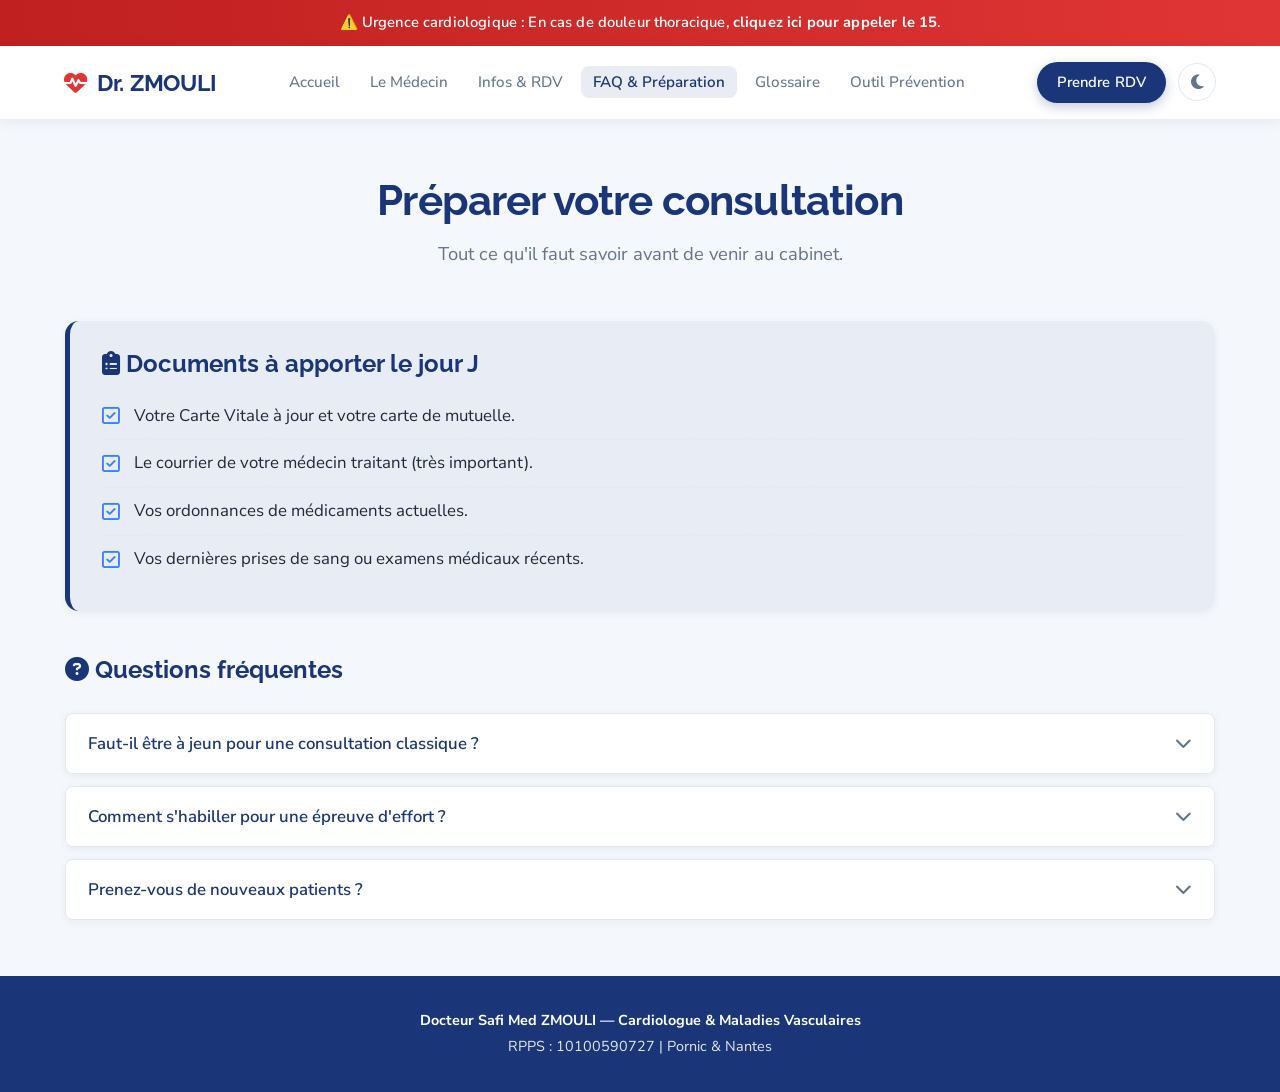
==== faq.html @ 4a056d4e "first commit" ====
<!DOCTYPE html>
<html lang="fr">
<head>
    <meta charset="UTF-8">
    <meta name="viewport" content="width=device-width, initial-scale=1.0">
    <title>FAQ & Préparation - Dr. Safi Med ZMOULI</title>
    <link rel="icon" type="image/png" href="Photo_DRZM.png">
    <link href="https://unpkg.com/aos@2.3.1/dist/aos.css" rel="stylesheet">
    <link rel="stylesheet" href="https://cdnjs.cloudflare.com/ajax/libs/font-awesome/6.5.1/css/all.min.css">
    <link rel="stylesheet" href="style.css">
    <style>
        #loader { position:fixed;inset:0;background:#1a3578;display:flex;justify-content:center;align-items:center;z-index:10000;transition:opacity .5s; }
        .loader-hidden { opacity:0;pointer-events:none; }
        .heart-container { font-size:4.5em;color:white;animation:loader-pulse .8s infinite; }
        @keyframes loader-pulse { 0%,100%{transform:scale(1)}15%{transform:scale(1.35)}30%{transform:scale(1)}45%{transform:scale(1.18)} }
    </style>
</head>
<body>
    <div id="loader"><div class="heart-container"><i class="fa-solid fa-heart-pulse"></i></div></div>

    <a href="tel:15" class="urgence-banner">
        <div class="texte-battant">⚠️ Urgence cardiologique : En cas de douleur thoracique, <strong>cliquez ici pour appeler le 15</strong>.</div>
    </a>

    <header>
        <a href="accueil.html" class="logo"><i class="fa-solid fa-heart-pulse"></i> Dr. ZMOULI</a>
        <nav>
            <ul>
                <li><a href="index.html">Accueil</a></li>
                <li><a href="profil.html">Le Médecin</a></li>
                <li><a href="rendezvous.html">Infos & RDV</a></li>
                <li><a href="faq.html" class="active">FAQ & Préparation</a></li>
                <li><a href="glossaire.html">Glossaire</a></li>
                <li><a href="imc.html">Outil Prévention</a></li>
            </ul>
        </nav>
        <div class="header-actions">
            <a href="https://www.maiia.com/cardiologue/44210-pornic/zmouli-safi-med" target="_blank" class="btn-rdv">Prendre RDV</a>
            <button id="btn-theme" class="btn-theme" title="Basculer le mode sombre"><i id="icon-theme" class="fa-solid fa-moon"></i></button>
        </div>
    </header>

    <div class="container-page">
        <h1 class="page-titre" data-aos="fade-down">Préparer votre consultation</h1>
        <p class="page-sous-titre" data-aos="fade-down" data-aos-delay="100">Tout ce qu'il faut savoir avant de venir au cabinet.</p>

        <div class="checklist-visite" data-aos="fade-right" data-aos-delay="200">
            <h2><i class="fa-solid fa-clipboard-list"></i> Documents à apporter le jour J</h2>
            <ul>
                <li><i class="fa-regular fa-square-check" style="color:#3b82f6;font-size:1.2em;"></i> Votre Carte Vitale à jour et votre carte de mutuelle.</li>
                <li><i class="fa-regular fa-square-check" style="color:#3b82f6;font-size:1.2em;"></i> Le courrier de votre médecin traitant (très important).</li>
                <li><i class="fa-regular fa-square-check" style="color:#3b82f6;font-size:1.2em;"></i> Vos ordonnances de médicaments actuelles.</li>
                <li><i class="fa-regular fa-square-check" style="color:#3b82f6;font-size:1.2em;"></i> Vos dernières prises de sang ou examens médicaux récents.</li>
            </ul>
        </div>

        <h2 data-aos="fade-up" data-aos-delay="300" style="color:var(--primary);margin-bottom:8px;">
            <i class="fa-solid fa-circle-question" style="color:var(--primary);"></i> Questions fréquentes
        </h2>

        <div class="accordion" data-aos="fade-up" data-aos-delay="400">
            <div class="accordion-item">
                <button class="accordion-bouton">Faut-il être à jeun pour une consultation classique ? <i class="fa-solid fa-chevron-down"></i></button>
                <div class="accordion-contenu">
                    <p>Non, il n'est pas nécessaire d'être à jeun pour un électrocardiogramme ou une échographie cardiaque. Vous pouvez manger et prendre vos médicaments habituels, sauf indication contraire de votre médecin.</p>
                </div>
            </div>
            <div class="accordion-item">
                <button class="accordion-bouton">Comment s'habiller pour une épreuve d'effort ? <i class="fa-solid fa-chevron-down"></i></button>
                <div class="accordion-contenu">
                    <p>Prévoyez une tenue confortable (vêtements de sport, pantalon souple) et surtout des chaussures de sport (baskets) adaptées pour pédaler sur un vélo ergonomique.</p>
                </div>
            </div>
            <div class="accordion-item">
                <button class="accordion-bouton">Prenez-vous de nouveaux patients ? <i class="fa-solid fa-chevron-down"></i></button>
                <div class="accordion-contenu">
                    <p>Oui, le Dr Zmouli accepte les nouveaux patients, de préférence orientés par leur médecin traitant dans le cadre du parcours de soins coordonnés.</p>
                </div>
            </div>
        </div>
    </div>

    <footer>
        <p><strong>Docteur Safi Med ZMOULI — Cardiologue & Maladies Vasculaires</strong></p>
        <p>RPPS : 10100590727 | Pornic & Nantes</p>
    </footer>

    <button id="btn-retour-haut" title="Retour en haut"><i class="fa-solid fa-arrow-up"></i></button>

    <script src="script.js"></script>
    <script src="https://unpkg.com/aos@2.3.1/dist/aos.js"></script>
    <script>AOS.init({ duration: 800, once: true });</script>
</body>
</html>
---- style.css ----
/* =========================================
   VARIABLES & RESET
   ========================================= */
@import url('https://fonts.googleapis.com/css2?family=Raleway:wght@600;700;800&family=Nunito+Sans:wght@300;400;500;600;700&display=swap');

:root {
    --primary: #1a3578;
    --primary-dark: #112460;
    --primary-light: #2a4ea0;
    --accent: #e03535;
    --accent-dark: #c02020;
    --success: #0ea472;
    --bg: #f4f7fb;
    --surface: #ffffff;
    --text: #1e293b;
    --text-muted: #64748b;
    --border: #e2e8f0;
    --shadow-sm: 0 2px 8px rgba(0,0,0,0.06);
    --shadow-md: 0 6px 24px rgba(0,0,0,0.09);
    --shadow-lg: 0 12px 40px rgba(0,0,0,0.12);
    --radius: 14px;
    --radius-sm: 8px;
    --transition: 0.25s cubic-bezier(0.4, 0, 0.2, 1);
}

*, *::before, *::after { box-sizing: border-box; margin: 0; padding: 0; }

html { scroll-behavior: smooth; }

body {
    font-family: 'Nunito Sans', sans-serif;
    background-color: var(--bg);
    color: var(--text);
    display: flex;
    flex-direction: column;
    min-height: 100vh;
    line-height: 1.6;
    transition: background-color var(--transition), color var(--transition);
}

h1, h2, h3 {
    font-family: 'Raleway', sans-serif;
    line-height: 1.25;
}

/* =========================================
   LOADER
   ========================================= */
#loader {
    position: fixed; inset: 0;
    background: var(--primary);
    display: flex; justify-content: center; align-items: center;
    z-index: 10000;
    transition: opacity 0.5s ease, visibility 0.5s;
}
.loader-hidden { opacity: 0; visibility: hidden; pointer-events: none; }
.heart-container { font-size: 4.5em; color: white; animation: loader-pulse 0.8s infinite; }
@keyframes loader-pulse {
    0%, 100% { transform: scale(1); }
    15% { transform: scale(1.35); }
    30% { transform: scale(1); }
    45% { transform: scale(1.18); }
}
body.dark-mode #loader { background-color: #0d1b3e; }

/* =========================================
   URGENCE BANNER
   ========================================= */
.urgence-banner {
    display: block;
    background: linear-gradient(90deg, var(--accent-dark), var(--accent));
    color: white;
    text-align: center;
    padding: 11px 20px;
    font-size: 0.92em;
    font-weight: 600;
    text-decoration: none;
    letter-spacing: 0.01em;
    transition: filter var(--transition);
}
.urgence-banner:hover { filter: brightness(1.1); }
.texte-battant { display: inline-block; animation: heartBeat 1.6s ease-in-out infinite; }
@keyframes heartBeat {
    0%, 100% { transform: scale(1); }
    14%  { transform: scale(1.04); }
    28%  { transform: scale(1); }
    42%  { transform: scale(1.04); }
    70%  { transform: scale(1); }
}

/* =========================================
   HEADER & NAV
   ========================================= */
header {
    background: var(--surface);
    padding: 16px 5%;
    box-shadow: 0 2px 12px rgba(26, 53, 120, 0.08);
    display: flex;
    justify-content: space-between;
    align-items: center;
    position: sticky;
    top: 0;
    z-index: 1000;
    transition: background-color var(--transition), box-shadow var(--transition);
}

.logo {
    font-family: 'Raleway',serif;
    font-size: 1.45em;
    font-weight: 700;
    color: var(--primary);
    text-decoration: none;
    display: flex;
    align-items: center;
    gap: 10px;
    letter-spacing: -0.01em;
}
.logo i { color: var(--accent); }

nav ul { list-style: none; display: flex; gap: 6px; }

nav a {
    text-decoration: none;
    color: var(--text-muted);
    font-weight: 500;
    font-size: 0.95em;
    padding: 6px 12px;
    border-radius: var(--radius-sm);
    transition: color var(--transition), background var(--transition);
}
nav a:hover {
    color: var(--primary);
    background: rgba(26, 53, 120, 0.06);
}
nav a.active {
    color: var(--primary);
    background: rgba(26, 53, 120, 0.09);
    font-weight: 600;
}

.header-actions { display: flex; align-items: center; gap: 12px; }

.btn-rdv {
    background: var(--primary);
    color: white;
    padding: 9px 20px;
    border-radius: 40px;
    text-decoration: none;
    font-weight: 600;
    font-size: 0.92em;
    letter-spacing: 0.01em;
    transition: background var(--transition), transform var(--transition), box-shadow var(--transition);
    box-shadow: 0 4px 12px rgba(26, 53, 120, 0.25);
}
.btn-rdv:hover {
    background: var(--primary-light);
    transform: translateY(-2px);
    box-shadow: 0 6px 18px rgba(26, 53, 120, 0.35);
}

.btn-theme {
    background: none;
    border: 1.5px solid var(--border);
    font-size: 1.05em;
    cursor: pointer;
    color: var(--text-muted);
    width: 38px; height: 38px;
    border-radius: 50%;
    display: flex; align-items: center; justify-content: center;
    transition: all var(--transition);
}
.btn-theme:hover { transform: rotate(20deg); color: var(--primary); border-color: var(--primary); }

/* =========================================
   FOOTER
   ========================================= */
footer {
    background: var(--primary);
    color: rgba(255,255,255,0.88);
    text-align: center;
    padding: 32px 20px;
    margin-top: auto;
    font-size: 0.9em;
    line-height: 1.8;
}
footer strong { color: white; }

/* =========================================
   BOUTON RETOUR EN HAUT
   ========================================= */
#btn-retour-haut {
    display: none;
    position: fixed;
    bottom: 30px; right: 30px;
    z-index: 99;
    border: none;
    background: var(--primary);
    color: white;
    cursor: pointer;
    width: 48px; height: 48px;
    border-radius: 50%;
    font-size: 1em;
    padding: 0;
    line-height: 1;
    align-items: center;
    justify-content: center;
    box-shadow: 0 4px 16px rgba(26, 53, 120, 0.35);
    transition: background var(--transition), transform var(--transition), box-shadow var(--transition);
}
#btn-retour-haut:hover {
    background: var(--accent);
    transform: translateY(-4px);
    box-shadow: 0 8px 24px rgba(224, 53, 53, 0.35);
}

/* =========================================
   PAGE GÉNÉRALE
   ========================================= */
.container-page {
    width: 90%;
    max-width: 1150px;
    margin: 56px auto;
    padding: 0;
    flex-grow: 1;
}

.page-titre {
    text-align: center;
    color: var(--primary);
    font-size: 2.6em;
    margin-bottom: 12px;
    letter-spacing: -0.02em;
}
.page-sous-titre {
    text-align: center;
    color: var(--text-muted);
    font-size: 1.15em;
    margin-bottom: 52px;
    font-weight: 400;
}

/* =========================================
   CARTES GÉNÉRIQUES
   ========================================= */
.carte {
    background: var(--surface);
    padding: 32px;
    border-radius: var(--radius);
    box-shadow: var(--shadow-md);
    border-top: 4px solid var(--primary);
    transition: box-shadow var(--transition), transform var(--transition);
}
.carte:hover { box-shadow: var(--shadow-lg); }
.carte h2 {
    margin-top: 0;
    color: var(--primary);
    display: flex;
    align-items: center;
    gap: 10px;
    border-bottom: 1px solid var(--border);
    padding-bottom: 16px;
    margin-bottom: 20px;
    font-size: 1.3em;
}

/* =========================================
   HERO (Accueil)
   ========================================= */
.hero {
    text-align: center;
    padding: 130px 24px 150px;
    background-image:
        linear-gradient(160deg, rgba(17, 36, 96, 0.88) 0%, rgba(26, 53, 120, 0.78) 100%),
        url('image_31f8ce.png');
    background-size: cover;
    background-position: center;
    background-attachment: fixed;
    color: white;
    flex-grow: 1;
    position: relative;
    overflow: hidden;
}
.hero::after {
    content: '';
    position: absolute;
    bottom: 0; left: 0; right: 0;
    height: 80px;
    background: linear-gradient(to top, var(--bg), transparent);
}
.hero h1 {
    color: white;
    font-size: 3.4em;
    margin-bottom: 22px;
    text-shadow: 0 2px 12px rgba(0,0,0,0.3);
    letter-spacing: -0.02em;
}
.hero p {
    color: rgba(255, 255, 255, 0.88);
    font-size: 1.25em;
    max-width: 780px;
    margin: 0 auto 44px;
    line-height: 1.7;
    font-weight: 300;
}

/* =========================================
   PAGE PROFIL
   ========================================= */
.container-profil {
    max-width: 1000px;
    margin: 56px auto;
    padding: 48px;
    background: var(--surface);
    border-radius: var(--radius);
    box-shadow: var(--shadow-lg);
    flex-grow: 1;
}
.profil-haut { display: flex; gap: 48px; align-items: flex-start; }
.profil-image { flex: 0 0 280px; text-align: center; }

.cadre-photo {
    width: 100%;
    height: 340px;
    border-radius: var(--radius);
    overflow: hidden;
    box-shadow: var(--shadow-md);
    border: 4px solid var(--bg);
    outline: 2px solid var(--primary);
}
.photo-medecin {
    width: 100%; height: 100%;
    object-fit: cover;
    object-position: center top;
    transform: scale(1.15);
    transform-origin: center top;
    transition: transform 0.4s ease;
}
.cadre-photo:hover .photo-medecin { transform: scale(1.2); }

.titre-doc { color: var(--primary); font-size: 1.4em; margin-top: 16px; margin-bottom: 4px; }
.rpps { color: var(--text-muted); font-size: 0.85em; margin-top: 4px; }

.profil-texte { flex: 1; }
.profil-texte h2 {
    color: var(--primary);
    border-bottom: 2px solid var(--bg);
    padding-bottom: 10px;
    margin-top: 0;
    margin-bottom: 16px;
    font-size: 1.4em;
}
.profil-texte p { color: var(--text-muted); line-height: 1.75; margin-bottom: 24px; }

.expertises {
    list-style: none;
    display: grid;
    grid-template-columns: 1fr 1fr;
    gap: 12px;
    margin-top: 8px;
}
.expertises li {
    position: relative;
    padding: 10px 12px 10px 36px;
    color: var(--text);
    font-weight: 500;
    font-size: 0.95em;
    background: var(--bg);
    border-radius: var(--radius-sm);
    transition: background var(--transition);
}
.expertises li:hover { background: rgba(26,53,120,0.06); }
.expertises li::before {
    content: "\f21e";
    font-family: "Font Awesome 6 Free";
    font-weight: 900;
    color: var(--accent);
    position: absolute;
    left: 12px;
    top: 11px;
}

/* =========================================
   PAGE RDV — GRILLE
   ========================================= */
.grille-contact {
    display: grid;
    grid-template-columns: 1fr 1fr;
    gap: 28px;
    margin-bottom: 56px;
}

.numero-tel {
    display: block;
    font-size: 1.75em;
    color: var(--accent);
    font-weight: 700;
    text-align: center;
    margin: 22px 0;
    padding: 14px;
    background: #fef2f2;
    border-radius: var(--radius-sm);
    letter-spacing: 0.04em;
}

.btn-maiia-gros {
    display: block;
    text-align: center;
    background: var(--primary);
    color: white;
    padding: 15px;
    font-size: 1.1em;
    border-radius: var(--radius-sm);
    text-decoration: none;
    font-weight: 700;
    margin-top: 20px;
    transition: background var(--transition), transform var(--transition);
    box-shadow: 0 4px 14px rgba(26,53,120,0.2);
}
.btn-maiia-gros:hover { background: var(--primary-light); transform: translateY(-2px); }

.table-horaires { width: 100%; border-collapse: collapse; margin-top: 14px; }
.table-horaires td { padding: 10px 4px; border-bottom: 1px dashed var(--border); font-size: 0.95em; }
.jour { font-weight: 600; color: var(--text); min-width: 90px; }

.jour-actuel { background: rgba(26,53,120,0.06); }
.jour-actuel td { border-bottom: 2px solid var(--primary) !important; }

.carte-map { grid-column: span 2; padding: 0; overflow: hidden; border-top: none; border-radius: var(--radius); }
iframe { width: 100%; height: 400px; border: 0; display: block; }

.card-vcard { border-top-color: var(--success) !important; text-align: center; }
.btn-vcard {
    background: var(--success);
    color: white;
    border: none;
    padding: 14px 20px;
    border-radius: var(--radius-sm);
    font-size: 1em;
    font-weight: 700;
    cursor: pointer;
    width: 100%;
    display: flex; justify-content: center; align-items: center;
    gap: 10px;
    margin-top: 20px;
    transition: background var(--transition), transform var(--transition), box-shadow var(--transition);
    box-shadow: 0 4px 12px rgba(14,164,114,0.2);
}
.btn-vcard:hover {
    background: #0b8a5e;
    transform: translateY(-2px);
    box-shadow: 0 6px 18px rgba(14,164,114,0.3);
}

/* =========================================
   PAGE IMC
   ========================================= */
.outil-medical {
    background: linear-gradient(145deg, #172554, var(--primary));
    padding: 44px;
    border-radius: var(--radius);
    box-shadow: var(--shadow-lg);
    text-align: center;
    max-width: 780px;
    margin: 0 auto;
    color: white;
}
.outil-medical h2 { color: white; font-size: 1.6em; }
.outil-medical label { color: #93c5fd; }

.inputs-container { display: flex; gap: 20px; justify-content: center; margin: 24px 0; }
.input-group { display: flex; flex-direction: column; text-align: left; width: 45%; }
.input-group label { font-weight: 600; margin-bottom: 8px; font-size: 0.95em; }
.outil-medical input {
    padding: 13px 16px;
    border: 1.5px solid rgba(255,255,255,0.2);
    border-radius: var(--radius-sm);
    font-size: 1em;
    background: rgba(255,255,255,0.1);
    color: white;
    transition: border-color var(--transition), background var(--transition);
    font-family: 'DM Sans', sans-serif;
}
.outil-medical input::placeholder { color: rgba(255,255,255,0.4); }
.outil-medical input:focus { border-color: rgba(255,255,255,0.6); background: rgba(255,255,255,0.18); outline: none; }

.btn-calcul {
    background: var(--accent);
    color: white;
    border: none;
    padding: 14px 32px;
    font-size: 1.1em;
    font-weight: 700;
    border-radius: 40px;
    cursor: pointer;
    transition: background var(--transition), transform var(--transition), box-shadow var(--transition);
    box-shadow: 0 4px 14px rgba(224,53,53,0.3);
    font-family: 'Nunito Sans', sans-serif;
    letter-spacing: 0.02em;
}
.btn-calcul:hover { background: var(--accent-dark); transform: translateY(-2px); box-shadow: 0 6px 20px rgba(224,53,53,0.4); }

#resultat-imc {
    margin-top: 24px;
    font-weight: 700;
    font-size: 1.2em;
    padding: 20px;
    border-radius: var(--radius-sm);
    display: none;
    line-height: 1.5;
}

/* Test fréquence cardiaque */
.timer-circle {
    width: 130px; height: 130px;
    border: 5px solid rgba(255,255,255,0.4);
    border-radius: 50%;
    margin: 0 auto 20px;
    display: flex; flex-direction: column;
    justify-content: center; align-items: center;
    transition: border-color 0.15s, transform 0.15s;
}
#timer-display { font-size: 2.8em; font-weight: 800; color: white; line-height: 1; }
.timer-circle small { color: rgba(255,255,255,0.6); font-size: 0.75em; letter-spacing: 0.1em; text-transform: uppercase; }
.counter-display { font-size: 1.3em; font-weight: 600; color: rgba(255,255,255,0.8); margin-bottom: 20px; }
#heartbeat-count { color: #fca5a5; font-weight: 800; }
#status-text { font-weight: 600; color: #93c5fd; margin-bottom: 16px; min-height: 24px; }
.timer-pulse-active { animation: pulse-red 0.12s ease; }
@keyframes pulse-red {
    0%, 100% { border-color: rgba(255,255,255,0.4); transform: scale(1); }
    50%       { border-color: #fca5a5; transform: scale(1.06); }
}

/* =========================================
   PAGE FAQ — ACCORDÉON
   ========================================= */
.checklist-visite {
    background: rgba(26,53,120,0.05);
    padding: 28px 32px;
    border-radius: var(--radius);
    margin-bottom: 44px;
    border-left: 5px solid var(--primary);
    box-shadow: var(--shadow-sm);
}
.checklist-visite h2 { color: var(--primary); margin-top: 0; margin-bottom: 14px; }
.checklist-visite ul { list-style: none; }
.checklist-visite li {
    padding: 10px 0;
    font-size: 1.05em;
    display: flex; align-items: center;
    gap: 14px;
    color: var(--text);
    border-bottom: 1px dashed var(--border);
}
.checklist-visite li:last-child { border-bottom: none; }

.accordion { margin-top: 28px; display: flex; flex-direction: column; gap: 12px; }
.accordion-item {
    border-radius: var(--radius-sm);
    overflow: hidden;
    box-shadow: var(--shadow-sm);
    border: 1px solid var(--border);
}
.accordion-bouton {
    width: 100%; text-align: left;
    padding: 18px 22px;
    font-size: 1.05em; font-weight: 600;
    color: var(--primary);
    background: var(--surface);
    border: none; cursor: pointer;
    display: flex; justify-content: space-between; align-items: center;
    transition: background var(--transition);
    font-family: 'Nunito Sans', sans-serif;
}
.accordion-bouton:hover { background: rgba(26,53,120,0.04); }
.accordion-contenu {
    max-height: 0; overflow: hidden;
    transition: max-height 0.4s ease, padding 0.4s ease;
    background: var(--surface);
    padding: 0 22px; color: var(--text-muted); line-height: 1.7;
}
.accordion-item.actif .accordion-contenu { max-height: 500px; padding: 18px 22px; border-top: 1px solid var(--border); }
.accordion-item.actif .accordion-bouton i { transform: rotate(180deg); color: var(--accent); }
.accordion-bouton i { transition: transform 0.3s; color: var(--text-muted); }

/* =========================================
   GLOSSAIRE
   ========================================= */
.search-box { position: relative; max-width: 580px; margin: 0 auto 44px; }
#search-glossaire {
    width: 100%;
    padding: 15px 20px 15px 52px;
    border-radius: 50px;
    border: 2px solid var(--border);
    outline: none;
    font-size: 1em;
    font-family: 'DM Sans', sans-serif;
    transition: border-color var(--transition), box-shadow var(--transition);
    background: var(--surface);
    color: var(--text);
}
#search-glossaire:focus { border-color: var(--primary); box-shadow: 0 0 0 3px rgba(26,53,120,0.1); }

.alphabet-index { display: flex; flex-wrap: wrap; justify-content: center; gap: 8px; margin: 0 0 40px; }
.alpha-btn {
    background: var(--surface);
    border: 1.5px solid var(--border);
    padding: 8px 14px;
    border-radius: var(--radius-sm);
    cursor: pointer;
    font-weight: 700;
    font-size: 0.9em;
    color: var(--primary);
    transition: all var(--transition);
    font-family: 'DM Sans', sans-serif;
}
.alpha-btn:hover, .alpha-btn.active { background: var(--primary); color: white; border-color: var(--primary); }

.grille-glossaire {
    display: grid;
    grid-template-columns: repeat(auto-fill, minmax(300px, 1fr));
    gap: 24px;
    align-items: stretch;
}
.term-card {
    background: var(--surface);
    padding: 24px;
    border-radius: var(--radius);
    border-top: 4px solid var(--primary);
    box-shadow: var(--shadow-sm);
    transition: transform var(--transition), box-shadow var(--transition);
    display: flex;
    flex-direction: column;
    height: 100%;
}
.term-card:hover { transform: translateY(-3px); box-shadow: var(--shadow-md); }
.term-card h3 { color: var(--primary); font-size: 1.1em; margin-bottom: 8px; font-family: 'Raleway', sans-serif; }
.term-card p { color: var(--text-muted); font-size: 0.95em; line-height: 1.6; margin: 0; flex: 1; }

/* =========================================
   MODE SOMBRE
   ========================================= */
body.dark-mode {
    background-color: #0a1628;
    color: #e2e8f0;
    --bg: #0a1628;
    --surface: #131f3a;
    --text: #e2e8f0;
    --text-muted: #94a3b8;
    --border: #1e3053;
    --primary: #3b69d0;
    --primary-light: #4f7de0;
}
body.dark-mode header { background: #131f3a; box-shadow: 0 2px 12px rgba(0,0,0,0.4); }
body.dark-mode footer { background: #0d1b38; }
body.dark-mode .logo { color: #5b87e8; }
body.dark-mode .logo i { color: #f87171; }
body.dark-mode nav a { color: #94a3b8; }
body.dark-mode nav a:hover { color: #93c5fd; background: rgba(59,105,208,0.12); }
body.dark-mode nav a.active { color: #93c5fd; background: rgba(59,105,208,0.15); }
body.dark-mode .btn-theme { color: #fbbf24; border-color: #334155; }
body.dark-mode .carte { background: #131f3a; border-top-color: #3b69d0; box-shadow: 0 6px 24px rgba(0,0,0,0.3); }
body.dark-mode .carte h2 { color: #93c5fd; border-color: #1e3053; }
body.dark-mode .container-profil { background: #131f3a; }
body.dark-mode .profil-texte h2 { color: #93c5fd; border-color: #1e3053; }
body.dark-mode .profil-texte p { color: #94a3b8; }
body.dark-mode .expertises li { background: rgba(59,105,208,0.1); color: #e2e8f0; }
body.dark-mode .expertises li::before { color: #f87171; }
body.dark-mode .page-titre { color: #93c5fd; }
body.dark-mode .page-sous-titre { color: #64748b; }
body.dark-mode .checklist-visite { background: rgba(59,105,208,0.1); border-color: #3b69d0; }
body.dark-mode .checklist-visite li { color: #e2e8f0; border-color: #1e3053; }
body.dark-mode .accordion-item { border-color: #1e3053; }
body.dark-mode .accordion-bouton { background: #131f3a; color: #93c5fd; }
body.dark-mode .accordion-bouton:hover { background: #1a2a4a; }
body.dark-mode .accordion-contenu { background: #131f3a; color: #94a3b8; border-color: #1e3053; }
body.dark-mode .term-card { background: #131f3a; border-color: #3b69d0; }
body.dark-mode .term-card h3 { color: #93c5fd; }
body.dark-mode .term-card p { color: #94a3b8; }
body.dark-mode #search-glossaire { background: #131f3a; color: #e2e8f0; border-color: #1e3053; }
body.dark-mode .alpha-btn { background: #131f3a; border-color: #1e3053; color: #93c5fd; }
body.dark-mode .alpha-btn:hover { background: #3b69d0; color: white; }
body.dark-mode .jour-actuel { background: rgba(59,105,208,0.15); }
body.dark-mode .jour-actuel td { border-color: #3b69d0 !important; }
body.dark-mode .table-horaires td { border-color: #1e3053; }
body.dark-mode .jour { color: #e2e8f0; }
body.dark-mode .hero::after { background: linear-gradient(to top, #0a1628, transparent); }
body.dark-mode #btn-retour-haut { background: #3b69d0; }

/* =========================================
   RESPONSIVE
   ========================================= */
@media (max-width: 900px) {
    header { padding: 14px 4%; gap: 12px; }
    nav ul { gap: 4px; }
    nav a { padding: 5px 8px; font-size: 0.88em; }
}

@media (max-width: 768px) {
    header {
        flex-wrap: wrap;
        justify-content: space-between;
        gap: 10px;
    }
    nav { order: 3; width: 100%; }
    nav ul { flex-wrap: wrap; justify-content: center; gap: 6px; }
    .header-actions { order: 2; }

    .hero { padding: 70px 20px 90px; background-attachment: scroll; }
    .hero h1 { font-size: 2.1em; }
    .hero p { font-size: 1.1em; }
    .hero::after { height: 50px; }

    .container-profil { padding: 28px 20px; margin: 28px 16px; }
    .profil-haut { flex-direction: column; align-items: center; gap: 28px; }
    .profil-image { flex: none; width: 100%; max-width: 280px; }
    .expertises { grid-template-columns: 1fr; }

    .grille-contact { grid-template-columns: 1fr; }
    .carte-map { grid-column: span 1; }

    .inputs-container { flex-direction: column; }
    .input-group { width: 100%; }

    .container-page { width: 94%; margin: 36px auto; }
    .page-titre { font-size: 2em; }
    .outil-medical { padding: 28px 20px; }

    #btn-retour-haut { bottom: 20px; right: 20px; width: 42px; height: 42px; }
}
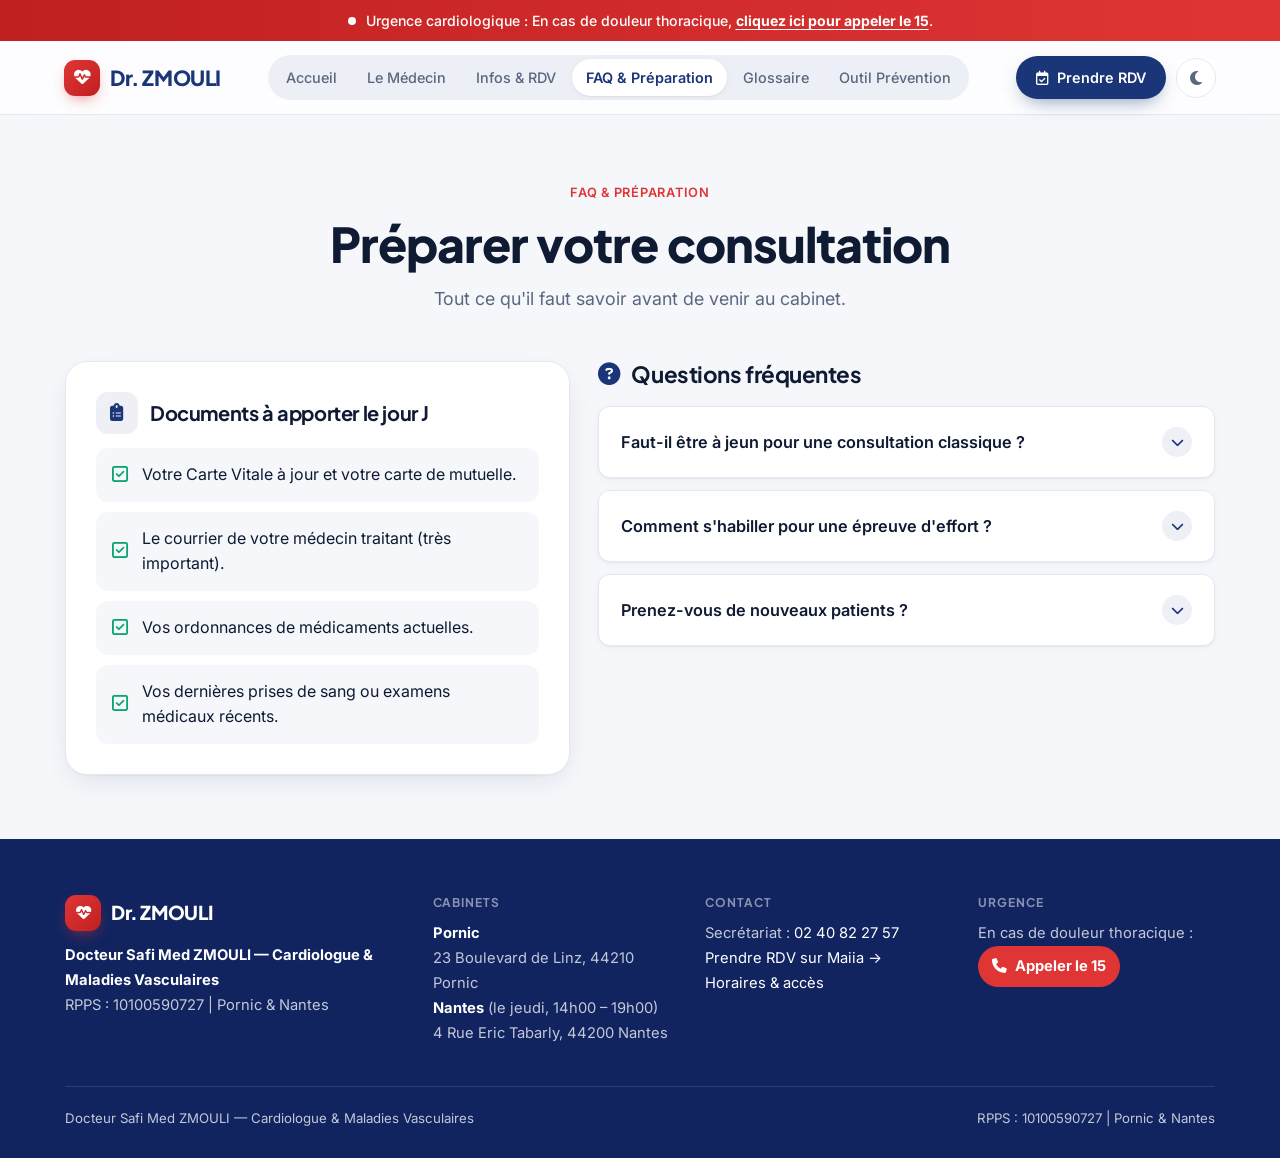
==== commit 6c18d9f2: "Add files via upload" ====
--- a/faq.html
+++ b/faq.html
@@ -4,91 +4,126 @@
     <meta charset="UTF-8">
     <meta name="viewport" content="width=device-width, initial-scale=1.0">
     <title>FAQ & Préparation - Dr. Safi Med ZMOULI</title>
+    <meta name="description" content="Cabinet de cardiologie du Dr. Safi Med Zmouli à Pornic et Nantes : prévention, diagnostic et traitement des maladies cardiovasculaires. Prise de rendez-vous en ligne via Maiia.">
+    <meta name="theme-color" content="#1a3578">
     <link rel="icon" type="image/png" href="Photo_DRZM.png">
     <link href="https://unpkg.com/aos@2.3.1/dist/aos.css" rel="stylesheet">
     <link rel="stylesheet" href="https://cdnjs.cloudflare.com/ajax/libs/font-awesome/6.5.1/css/all.min.css">
     <link rel="stylesheet" href="style.css">
-    <style>
-        #loader { position:fixed;inset:0;background:#1a3578;display:flex;justify-content:center;align-items:center;z-index:10000;transition:opacity .5s; }
-        .loader-hidden { opacity:0;pointer-events:none; }
-        .heart-container { font-size:4.5em;color:white;animation:loader-pulse .8s infinite; }
-        @keyframes loader-pulse { 0%,100%{transform:scale(1)}15%{transform:scale(1.35)}30%{transform:scale(1)}45%{transform:scale(1.18)} }
-    </style>
 </head>
 <body>
+    <!-- Thème appliqué avant l'affichage pour éviter un flash blanc -->
+    <script>try{var t=localStorage.getItem('theme');if(t==='dark'||(!t&&window.matchMedia('(prefers-color-scheme: dark)').matches))document.body.classList.add('dark-mode');}catch(e){}</script>
     <div id="loader"><div class="heart-container"><i class="fa-solid fa-heart-pulse"></i></div></div>
 
     <a href="tel:15" class="urgence-banner">
-        <div class="texte-battant">⚠️ Urgence cardiologique : En cas de douleur thoracique, <strong>cliquez ici pour appeler le 15</strong>.</div>
+        <div class="texte-battant"><span class="point-urgence" aria-hidden="true"></span><span>Urgence cardiologique : En cas de douleur thoracique, <strong>cliquez ici pour appeler le 15</strong>.</span></div>
     </a>
 
     <header>
-        <a href="accueil.html" class="logo"><i class="fa-solid fa-heart-pulse"></i> Dr. ZMOULI</a>
-        <nav>
+        <a href="index.html" class="logo"><i class="fa-solid fa-heart-pulse"></i> Dr. ZMOULI</a>
+        <nav id="menu-principal" aria-label="Navigation principale">
             <ul>
                 <li><a href="index.html">Accueil</a></li>
                 <li><a href="profil.html">Le Médecin</a></li>
                 <li><a href="rendezvous.html">Infos & RDV</a></li>
-                <li><a href="faq.html" class="active">FAQ & Préparation</a></li>
+                <li><a href="faq.html" class="active" aria-current="page">FAQ & Préparation</a></li>
                 <li><a href="glossaire.html">Glossaire</a></li>
                 <li><a href="imc.html">Outil Prévention</a></li>
             </ul>
         </nav>
         <div class="header-actions">
-            <a href="https://www.maiia.com/cardiologue/44210-pornic/zmouli-safi-med" target="_blank" class="btn-rdv">Prendre RDV</a>
-            <button id="btn-theme" class="btn-theme" title="Basculer le mode sombre"><i id="icon-theme" class="fa-solid fa-moon"></i></button>
+            <a href="https://www.maiia.com/cardiologue/44210-pornic/zmouli-safi-med" target="_blank" rel="noopener" class="btn-rdv"><i class="fa-regular fa-calendar-check"></i><span>Prendre RDV</span></a>
+            <button id="btn-theme" class="btn-theme" title="Basculer le mode sombre" aria-label="Basculer le mode sombre"><i id="icon-theme" class="fa-solid fa-moon"></i></button>
+            <button id="btn-menu" class="menu-toggle" aria-label="Ouvrir le menu" aria-expanded="false" aria-controls="menu-principal"><i class="fa-solid fa-bars"></i></button>
         </div>
     </header>
 
     <div class="container-page">
-        <h1 class="page-titre" data-aos="fade-down">Préparer votre consultation</h1>
-        <p class="page-sous-titre" data-aos="fade-down" data-aos-delay="100">Tout ce qu'il faut savoir avant de venir au cabinet.</p>
-
-        <div class="checklist-visite" data-aos="fade-right" data-aos-delay="200">
-            <h2><i class="fa-solid fa-clipboard-list"></i> Documents à apporter le jour J</h2>
-            <ul>
-                <li><i class="fa-regular fa-square-check" style="color:#3b82f6;font-size:1.2em;"></i> Votre Carte Vitale à jour et votre carte de mutuelle.</li>
-                <li><i class="fa-regular fa-square-check" style="color:#3b82f6;font-size:1.2em;"></i> Le courrier de votre médecin traitant (très important).</li>
-                <li><i class="fa-regular fa-square-check" style="color:#3b82f6;font-size:1.2em;"></i> Vos ordonnances de médicaments actuelles.</li>
-                <li><i class="fa-regular fa-square-check" style="color:#3b82f6;font-size:1.2em;"></i> Vos dernières prises de sang ou examens médicaux récents.</li>
-            </ul>
+        <div class="page-entete">
+            <span class="eyebrow" data-aos="fade-down">FAQ & Préparation</span>
+            <h1 class="page-titre" data-aos="fade-down">Préparer votre consultation</h1>
+            <p class="page-sous-titre" data-aos="fade-down" data-aos-delay="100">Tout ce qu'il faut savoir avant de venir au cabinet.</p>
         </div>
 
-        <h2 data-aos="fade-up" data-aos-delay="300" style="color:var(--primary);margin-bottom:8px;">
-            <i class="fa-solid fa-circle-question" style="color:var(--primary);"></i> Questions fréquentes
-        </h2>
+        <div class="faq-grille">
+            <div class="checklist-visite" data-aos="fade-right" data-aos-delay="200">
+                <h2><i class="fa-solid fa-clipboard-list"></i> Documents à apporter le jour J</h2>
+                <ul>
+                    <li><i class="fa-regular fa-square-check"></i> Votre Carte Vitale à jour et votre carte de mutuelle.</li>
+                    <li><i class="fa-regular fa-square-check"></i> Le courrier de votre médecin traitant (très important).</li>
+                    <li><i class="fa-regular fa-square-check"></i> Vos ordonnances de médicaments actuelles.</li>
+                    <li><i class="fa-regular fa-square-check"></i> Vos dernières prises de sang ou examens médicaux récents.</li>
+                </ul>
+            </div>
 
-        <div class="accordion" data-aos="fade-up" data-aos-delay="400">
-            <div class="accordion-item">
-                <button class="accordion-bouton">Faut-il être à jeun pour une consultation classique ? <i class="fa-solid fa-chevron-down"></i></button>
-                <div class="accordion-contenu">
-                    <p>Non, il n'est pas nécessaire d'être à jeun pour un électrocardiogramme ou une échographie cardiaque. Vous pouvez manger et prendre vos médicaments habituels, sauf indication contraire de votre médecin.</p>
+            <div>
+                <h2 class="titre-faq" data-aos="fade-up" data-aos-delay="300">
+                    <i class="fa-solid fa-circle-question"></i> Questions fréquentes
+                </h2>
+
+                <div class="accordion" data-aos="fade-up" data-aos-delay="400">
+                <div class="accordion-item">
+                    <button class="accordion-bouton" aria-expanded="false">Faut-il être à jeun pour une consultation classique ? <i class="fa-solid fa-chevron-down"></i></button>
+                    <div class="accordion-contenu">
+                        <p>Non, il n'est pas nécessaire d'être à jeun pour un électrocardiogramme ou une échographie cardiaque. Vous pouvez manger et prendre vos médicaments habituels, sauf indication contraire de votre médecin.</p>
+                    </div>
                 </div>
-            </div>
-            <div class="accordion-item">
-                <button class="accordion-bouton">Comment s'habiller pour une épreuve d'effort ? <i class="fa-solid fa-chevron-down"></i></button>
-                <div class="accordion-contenu">
-                    <p>Prévoyez une tenue confortable (vêtements de sport, pantalon souple) et surtout des chaussures de sport (baskets) adaptées pour pédaler sur un vélo ergonomique.</p>
+                <div class="accordion-item">
+                    <button class="accordion-bouton" aria-expanded="false">Comment s'habiller pour une épreuve d'effort ? <i class="fa-solid fa-chevron-down"></i></button>
+                    <div class="accordion-contenu">
+                        <p>Prévoyez une tenue confortable (vêtements de sport, pantalon souple) et surtout des chaussures de sport (baskets) adaptées pour pédaler sur un vélo ergonomique.</p>
+                    </div>
                 </div>
-            </div>
-            <div class="accordion-item">
-                <button class="accordion-bouton">Prenez-vous de nouveaux patients ? <i class="fa-solid fa-chevron-down"></i></button>
-                <div class="accordion-contenu">
-                    <p>Oui, le Dr Zmouli accepte les nouveaux patients, de préférence orientés par leur médecin traitant dans le cadre du parcours de soins coordonnés.</p>
+                <div class="accordion-item">
+                    <button class="accordion-bouton" aria-expanded="false">Prenez-vous de nouveaux patients ? <i class="fa-solid fa-chevron-down"></i></button>
+                    <div class="accordion-contenu">
+                        <p>Oui, le Dr Zmouli accepte les nouveaux patients, de préférence orientés par leur médecin traitant dans le cadre du parcours de soins coordonnés.</p>
+                    </div>
+                </div>
                 </div>
             </div>
         </div>
     </div>
 
     <footer>
-        <p><strong>Docteur Safi Med ZMOULI — Cardiologue & Maladies Vasculaires</strong></p>
-        <p>RPPS : 10100590727 | Pornic & Nantes</p>
+        <div class="footer-grille">
+            <div>
+                <a href="index.html" class="logo"><i class="fa-solid fa-heart-pulse"></i> Dr. ZMOULI</a>
+                <p><strong>Docteur Safi Med ZMOULI — Cardiologue & Maladies Vasculaires</strong></p>
+                <p>RPPS : 10100590727 | Pornic & Nantes</p>
+            </div>
+            <div>
+                <h3>Cabinets</h3>
+                <p><strong>Pornic</strong><br>23 Boulevard de Linz, 44210 Pornic</p>
+                <p><strong>Nantes</strong> (le jeudi, 14h00 – 19h00)<br>4 Rue Eric Tabarly, 44200 Nantes</p>
+            </div>
+            <div>
+                <h3>Contact</h3>
+                <p>Secrétariat : <a href="tel:0240822757">02 40 82 27 57</a></p>
+                <p><a href="https://www.maiia.com/cardiologue/44210-pornic/zmouli-safi-med" target="_blank" rel="noopener">Prendre RDV sur Maiia →</a></p>
+                <p><a href="rendezvous.html">Horaires & accès</a></p>
+            </div>
+            <div>
+                <h3>Urgence</h3>
+                <p>En cas de douleur thoracique :</p>
+                <p><a href="tel:15" class="footer-urgence"><i class="fa-solid fa-phone"></i> Appeler le 15</a></p>
+            </div>
+        </div>
+        <div class="footer-bas">
+            <span>Docteur Safi Med ZMOULI — Cardiologue & Maladies Vasculaires</span>
+            <span>RPPS : 10100590727 | Pornic & Nantes</span>
+        </div>
     </footer>
 
-    <button id="btn-retour-haut" title="Retour en haut"><i class="fa-solid fa-arrow-up"></i></button>
+    <button id="btn-retour-haut" title="Retour en haut" aria-label="Retour en haut"><i class="fa-solid fa-arrow-up"></i></button>
 
     <script src="script.js"></script>
     <script src="https://unpkg.com/aos@2.3.1/dist/aos.js"></script>
-    <script>AOS.init({ duration: 800, once: true });</script>
+    <script>
+        // Si la librairie d'animation ne charge pas, on affiche tout le contenu directement
+        if (window.AOS) { AOS.init({ duration: 700, once: true, offset: 40 }); }
+        else { document.querySelectorAll('[data-aos]').forEach(e => e.removeAttribute('data-aos')); }
+    </script>
 </body>
 </html>
--- a/style.css
+++ b/style.css
@@ -1,46 +1,73 @@
 /* =========================================
    VARIABLES & RESET
    ========================================= */
-@import url('https://fonts.googleapis.com/css2?family=Raleway:wght@600;700;800&family=Nunito+Sans:wght@300;400;500;600;700&display=swap');
+@import url('https://fonts.googleapis.com/css2?family=Plus+Jakarta+Sans:wght@500;600;700;800&family=Inter:wght@400;500;600;700&display=swap');
 
 :root {
     --primary: #1a3578;
     --primary-dark: #112460;
     --primary-light: #2a4ea0;
+    --primary-soft: rgba(26, 53, 120, 0.07);
     --accent: #e03535;
     --accent-dark: #c02020;
+    --accent-soft: #fef2f2;
     --success: #0ea472;
-    --bg: #f4f7fb;
+    --success-soft: rgba(14, 164, 114, 0.1);
+    --bg: #f5f7fb;
+    --bg-alt: #eef2f9;
     --surface: #ffffff;
-    --text: #1e293b;
-    --text-muted: #64748b;
-    --border: #e2e8f0;
-    --shadow-sm: 0 2px 8px rgba(0,0,0,0.06);
-    --shadow-md: 0 6px 24px rgba(0,0,0,0.09);
-    --shadow-lg: 0 12px 40px rgba(0,0,0,0.12);
-    --radius: 14px;
-    --radius-sm: 8px;
+    --surface-glass: rgba(255, 255, 255, 0.78);
+    --text: #0f1a33;
+    --text-muted: #5b6780;
+    --border: #e3e8f1;
+    --shadow-sm: 0 1px 2px rgba(15, 26, 51, 0.05), 0 2px 8px rgba(15, 26, 51, 0.04);
+    --shadow-md: 0 1px 2px rgba(15, 26, 51, 0.04), 0 10px 30px -8px rgba(15, 26, 51, 0.12);
+    --shadow-lg: 0 24px 60px -20px rgba(15, 26, 51, 0.28);
+    --radius: 22px;
+    --radius-sm: 12px;
     --transition: 0.25s cubic-bezier(0.4, 0, 0.2, 1);
+    --font-titre: 'Plus Jakarta Sans', system-ui, sans-serif;
+    --font-texte: 'Inter', system-ui, sans-serif;
 }
 
 *, *::before, *::after { box-sizing: border-box; margin: 0; padding: 0; }
 
-html { scroll-behavior: smooth; }
+html { scroll-behavior: smooth; -webkit-text-size-adjust: 100%; }
 
 body {
-    font-family: 'Nunito Sans', sans-serif;
+    font-family: var(--font-texte);
     background-color: var(--bg);
     color: var(--text);
     display: flex;
     flex-direction: column;
     min-height: 100vh;
     line-height: 1.6;
+    -webkit-font-smoothing: antialiased;
     transition: background-color var(--transition), color var(--transition);
 }
 
 h1, h2, h3 {
-    font-family: 'Raleway', sans-serif;
-    line-height: 1.25;
+    font-family: var(--font-titre);
+    line-height: 1.2;
+    letter-spacing: -0.02em;
+}
+
+img { max-width: 100%; display: block; }
+
+a:focus-visible, button:focus-visible, input:focus-visible {
+    outline: 3px solid rgba(59, 105, 208, 0.55);
+    outline-offset: 3px;
+}
+
+.eyebrow {
+    display: inline-flex;
+    align-items: center;
+    gap: 8px;
+    font-size: 0.8em;
+    font-weight: 600;
+    letter-spacing: 0.06em;
+    text-transform: uppercase;
+    color: var(--accent);
 }
 
 /* =========================================
@@ -51,17 +78,16 @@
     background: var(--primary);
     display: flex; justify-content: center; align-items: center;
     z-index: 10000;
-    transition: opacity 0.5s ease, visibility 0.5s;
+    transition: opacity 0.4s ease, visibility 0.4s;
 }
 .loader-hidden { opacity: 0; visibility: hidden; pointer-events: none; }
-.heart-container { font-size: 4.5em; color: white; animation: loader-pulse 0.8s infinite; }
+.heart-container { font-size: 4em; color: white; animation: loader-pulse 0.8s infinite; }
 @keyframes loader-pulse {
     0%, 100% { transform: scale(1); }
-    15% { transform: scale(1.35); }
+    15% { transform: scale(1.3); }
     30% { transform: scale(1); }
-    45% { transform: scale(1.18); }
-}
-body.dark-mode #loader { background-color: #0d1b3e; }
+    45% { transform: scale(1.15); }
+}
 
 /* =========================================
    URGENCE BANNER
@@ -71,20 +97,24 @@
     background: linear-gradient(90deg, var(--accent-dark), var(--accent));
     color: white;
     text-align: center;
-    padding: 11px 20px;
-    font-size: 0.92em;
-    font-weight: 600;
+    padding: 9px 20px;
+    font-size: 0.88em;
+    font-weight: 500;
     text-decoration: none;
-    letter-spacing: 0.01em;
     transition: filter var(--transition);
 }
-.urgence-banner:hover { filter: brightness(1.1); }
-.texte-battant { display: inline-block; animation: heartBeat 1.6s ease-in-out infinite; }
+.urgence-banner:hover { filter: brightness(1.08); }
+.urgence-banner strong { font-weight: 700; text-decoration: underline; text-underline-offset: 3px; }
+.texte-battant { display: inline-flex; align-items: center; gap: 10px; }
+.texte-battant .point-urgence {
+    width: 8px; height: 8px; border-radius: 50%; background: white; flex: none;
+    animation: heartBeat 1.6s ease-in-out infinite;
+}
 @keyframes heartBeat {
-    0%, 100% { transform: scale(1); }
-    14%  { transform: scale(1.04); }
-    28%  { transform: scale(1); }
-    42%  { transform: scale(1.04); }
+    0%, 100% { transform: scale(1); opacity: 1; }
+    14%  { transform: scale(1.6); opacity: .7; }
+    28%  { transform: scale(1); opacity: 1; }
+    42%  { transform: scale(1.6); opacity: .7; }
     70%  { transform: scale(1); }
 }
 
@@ -92,106 +122,165 @@
    HEADER & NAV
    ========================================= */
 header {
-    background: var(--surface);
-    padding: 16px 5%;
-    box-shadow: 0 2px 12px rgba(26, 53, 120, 0.08);
+    background: var(--surface-glass);
+    -webkit-backdrop-filter: saturate(180%) blur(16px);
+    backdrop-filter: saturate(180%) blur(16px);
+    border-bottom: 1px solid var(--border);
+    padding: 14px max(5%, 20px);
     display: flex;
     justify-content: space-between;
     align-items: center;
+    gap: 20px;
     position: sticky;
     top: 0;
     z-index: 1000;
     transition: background-color var(--transition), box-shadow var(--transition);
 }
+header.scrolled { box-shadow: 0 8px 30px -12px rgba(15, 26, 51, 0.18); }
 
 .logo {
-    font-family: 'Raleway',serif;
-    font-size: 1.45em;
-    font-weight: 700;
+    font-family: var(--font-titre);
+    font-size: 1.3em;
+    font-weight: 800;
     color: var(--primary);
     text-decoration: none;
     display: flex;
     align-items: center;
     gap: 10px;
-    letter-spacing: -0.01em;
-}
-.logo i { color: var(--accent); }
-
-nav ul { list-style: none; display: flex; gap: 6px; }
+    letter-spacing: -0.02em;
+    white-space: nowrap;
+}
+.logo i {
+    color: white;
+    background: linear-gradient(135deg, var(--accent), var(--accent-dark));
+    width: 36px; height: 36px; border-radius: 11px;
+    display: grid; place-items: center;
+    font-size: 0.8em;
+    box-shadow: 0 6px 16px -6px rgba(224, 53, 53, 0.7);
+}
+
+nav ul {
+    list-style: none; display: flex; gap: 2px;
+    background: var(--primary-soft);
+    padding: 4px;
+    border-radius: 999px;
+}
 
 nav a {
+    display: block;
     text-decoration: none;
     color: var(--text-muted);
     font-weight: 500;
-    font-size: 0.95em;
-    padding: 6px 12px;
-    border-radius: var(--radius-sm);
-    transition: color var(--transition), background var(--transition);
-}
-nav a:hover {
-    color: var(--primary);
-    background: rgba(26, 53, 120, 0.06);
-}
+    font-size: 0.9em;
+    padding: 7px 14px;
+    border-radius: 999px;
+    white-space: nowrap;
+    transition: color var(--transition), background var(--transition), box-shadow var(--transition);
+}
+nav a:hover { color: var(--primary); }
 nav a.active {
     color: var(--primary);
-    background: rgba(26, 53, 120, 0.09);
+    background: var(--surface);
     font-weight: 600;
-}
-
-.header-actions { display: flex; align-items: center; gap: 12px; }
+    box-shadow: var(--shadow-sm);
+}
+
+.header-actions { display: flex; align-items: center; gap: 10px; }
 
 .btn-rdv {
+    display: inline-flex;
+    align-items: center;
+    gap: 8px;
     background: var(--primary);
     color: white;
-    padding: 9px 20px;
-    border-radius: 40px;
+    padding: 10px 20px;
+    border-radius: 999px;
     text-decoration: none;
     font-weight: 600;
-    font-size: 0.92em;
-    letter-spacing: 0.01em;
+    font-size: 0.9em;
+    white-space: nowrap;
     transition: background var(--transition), transform var(--transition), box-shadow var(--transition);
-    box-shadow: 0 4px 12px rgba(26, 53, 120, 0.25);
+    box-shadow: 0 8px 20px -8px rgba(26, 53, 120, 0.6);
 }
 .btn-rdv:hover {
     background: var(--primary-light);
     transform: translateY(-2px);
-    box-shadow: 0 6px 18px rgba(26, 53, 120, 0.35);
-}
-
-.btn-theme {
-    background: none;
-    border: 1.5px solid var(--border);
-    font-size: 1.05em;
+    box-shadow: 0 12px 26px -8px rgba(26, 53, 120, 0.6);
+}
+
+.btn-secondaire {
+    display: inline-flex;
+    align-items: center;
+    gap: 8px;
+    padding: 10px 20px;
+    border-radius: 999px;
+    text-decoration: none;
+    font-weight: 600;
+    font-size: 0.9em;
+    color: var(--primary);
+    background: var(--surface);
+    border: 1px solid var(--border);
+    transition: border-color var(--transition), transform var(--transition);
+}
+.btn-secondaire:hover { border-color: var(--primary); transform: translateY(-2px); }
+
+.btn-theme, .menu-toggle {
+    background: var(--surface);
+    border: 1px solid var(--border);
+    font-size: 1em;
     cursor: pointer;
     color: var(--text-muted);
-    width: 38px; height: 38px;
+    width: 40px; height: 40px;
     border-radius: 50%;
     display: flex; align-items: center; justify-content: center;
+    flex: none;
     transition: all var(--transition);
 }
 .btn-theme:hover { transform: rotate(20deg); color: var(--primary); border-color: var(--primary); }
+.menu-toggle { display: none; }
 
 /* =========================================
    FOOTER
    ========================================= */
 footer {
-    background: var(--primary);
-    color: rgba(255,255,255,0.88);
-    text-align: center;
-    padding: 32px 20px;
+    background: var(--primary-dark);
+    color: rgba(255, 255, 255, 0.75);
+    padding: 56px max(5%, 20px) 28px;
     margin-top: auto;
+    font-size: 0.92em;
+    line-height: 1.7;
+}
+footer strong { color: white; }
+.footer-grille {
+    max-width: 1150px; margin: 0 auto;
+    display: grid;
+    grid-template-columns: 1.4fr 1fr 1fr 1fr;
+    gap: 36px;
+}
+.footer-grille h3 {
+    font-size: 0.82em; font-weight: 700; letter-spacing: 0.08em; text-transform: uppercase;
+    color: rgba(255, 255, 255, 0.5); margin-bottom: 12px;
+}
+.footer-grille a { color: white; text-decoration: none; }
+.footer-grille a:hover { text-decoration: underline; }
+.footer-grille .logo { color: white; margin-bottom: 12px; }
+.footer-bas {
+    max-width: 1150px; margin: 40px auto 0; padding-top: 20px;
+    border-top: 1px solid rgba(255, 255, 255, 0.12);
+    display: flex; justify-content: space-between; flex-wrap: wrap; gap: 8px;
     font-size: 0.9em;
-    line-height: 1.8;
-}
-footer strong { color: white; }
+}
+.footer-urgence {
+    display: inline-flex; align-items: center; gap: 8px;
+    background: var(--accent); color: white !important; padding: 8px 14px; border-radius: 999px; font-weight: 700;
+}
 
 /* =========================================
    BOUTON RETOUR EN HAUT
    ========================================= */
 #btn-retour-haut {
-    display: none;
     position: fixed;
-    bottom: 30px; right: 30px;
+    bottom: 28px; right: 28px;
     z-index: 99;
     border: none;
     background: var(--primary);
@@ -200,18 +289,13 @@
     width: 48px; height: 48px;
     border-radius: 50%;
     font-size: 1em;
-    padding: 0;
-    line-height: 1;
-    align-items: center;
-    justify-content: center;
-    box-shadow: 0 4px 16px rgba(26, 53, 120, 0.35);
-    transition: background var(--transition), transform var(--transition), box-shadow var(--transition);
-}
-#btn-retour-haut:hover {
-    background: var(--accent);
-    transform: translateY(-4px);
-    box-shadow: 0 8px 24px rgba(224, 53, 53, 0.35);
-}
+    display: flex; align-items: center; justify-content: center;
+    box-shadow: 0 10px 24px -8px rgba(26, 53, 120, 0.6);
+    opacity: 0; visibility: hidden; transform: translateY(12px);
+    transition: opacity var(--transition), visibility var(--transition), transform var(--transition), background var(--transition);
+}
+#btn-retour-haut.visible { opacity: 1; visibility: visible; transform: none; }
+#btn-retour-haut:hover { background: var(--accent); transform: translateY(-4px); }
 
 /* =========================================
    PAGE GÉNÉRALE
@@ -219,24 +303,24 @@
 .container-page {
     width: 90%;
     max-width: 1150px;
-    margin: 56px auto;
-    padding: 0;
+    margin: 64px auto;
     flex-grow: 1;
 }
 
+.page-entete { text-align: center; margin-bottom: 48px; }
 .page-titre {
     text-align: center;
-    color: var(--primary);
-    font-size: 2.6em;
-    margin-bottom: 12px;
-    letter-spacing: -0.02em;
+    color: var(--text);
+    font-size: clamp(2em, 4.5vw, 3em);
+    font-weight: 800;
+    margin: 10px 0 12px;
 }
 .page-sous-titre {
     text-align: center;
     color: var(--text-muted);
-    font-size: 1.15em;
-    margin-bottom: 52px;
-    font-weight: 400;
+    font-size: 1.12em;
+    margin: 0 auto;
+    max-width: 640px;
 }
 
 /* =========================================
@@ -244,112 +328,212 @@
    ========================================= */
 .carte {
     background: var(--surface);
-    padding: 32px;
+    padding: 30px;
     border-radius: var(--radius);
     box-shadow: var(--shadow-md);
-    border-top: 4px solid var(--primary);
+    border: 1px solid var(--border);
     transition: box-shadow var(--transition), transform var(--transition);
 }
 .carte:hover { box-shadow: var(--shadow-lg); }
 .carte h2 {
     margin-top: 0;
-    color: var(--primary);
+    color: var(--text);
     display: flex;
     align-items: center;
-    gap: 10px;
-    border-bottom: 1px solid var(--border);
-    padding-bottom: 16px;
-    margin-bottom: 20px;
-    font-size: 1.3em;
-}
+    gap: 12px;
+    margin-bottom: 18px;
+    font-size: 1.25em;
+}
+.carte h2 i, .icone {
+    width: 42px; height: 42px; border-radius: 12px; flex: none;
+    display: grid; place-items: center;
+    background: var(--primary-soft); color: var(--primary);
+    font-size: 0.9em;
+}
+.carte p { color: var(--text-muted); }
 
 /* =========================================
    HERO (Accueil)
    ========================================= */
 .hero {
-    text-align: center;
-    padding: 130px 24px 150px;
-    background-image:
-        linear-gradient(160deg, rgba(17, 36, 96, 0.88) 0%, rgba(26, 53, 120, 0.78) 100%),
-        url('image_31f8ce.png');
-    background-size: cover;
-    background-position: center;
-    background-attachment: fixed;
-    color: white;
-    flex-grow: 1;
     position: relative;
     overflow: hidden;
-}
-.hero::after {
-    content: '';
-    position: absolute;
-    bottom: 0; left: 0; right: 0;
-    height: 80px;
-    background: linear-gradient(to top, var(--bg), transparent);
+    padding: 72px max(5%, 20px) 88px;
+    background:
+        radial-gradient(900px 500px at 85% -10%, rgba(59, 105, 208, 0.18), transparent 60%),
+        radial-gradient(700px 400px at -10% 110%, rgba(224, 53, 53, 0.10), transparent 60%),
+        var(--bg);
+}
+.hero-grid {
+    max-width: 1150px; margin: 0 auto;
+    display: grid; grid-template-columns: 1.1fr 0.9fr; gap: 56px; align-items: center;
 }
 .hero h1 {
-    color: white;
-    font-size: 3.4em;
-    margin-bottom: 22px;
-    text-shadow: 0 2px 12px rgba(0,0,0,0.3);
-    letter-spacing: -0.02em;
+    color: var(--text);
+    font-size: clamp(2.3em, 5vw, 3.7em);
+    font-weight: 800;
+    margin: 16px 0 22px;
+    letter-spacing: -0.035em;
+}
+.hero h1 span {
+    background: linear-gradient(90deg, var(--primary), #3b69d0 60%, var(--accent));
+    -webkit-background-clip: text; background-clip: text; color: transparent;
 }
 .hero p {
-    color: rgba(255, 255, 255, 0.88);
-    font-size: 1.25em;
-    max-width: 780px;
-    margin: 0 auto 44px;
+    color: var(--text-muted);
+    font-size: 1.15em;
+    max-width: 560px;
+    margin: 0 0 32px;
     line-height: 1.7;
-    font-weight: 300;
-}
+}
+.hero-actions { display: flex; flex-wrap: wrap; gap: 12px; }
+.hero-actions .btn-rdv, .hero-actions .btn-secondaire { font-size: 1em; padding: 14px 26px; }
+.hero-points {
+    list-style: none; display: flex; flex-wrap: wrap; gap: 10px 22px; margin-top: 30px;
+    font-size: 0.92em; color: var(--text-muted);
+}
+.hero-points li { display: flex; align-items: center; gap: 8px; }
+.hero-points i { color: var(--success); }
+
+.hero-visuel { position: relative; }
+.hero-visuel > img {
+    width: 100%; aspect-ratio: 4 / 4.4; object-fit: cover;
+    border-radius: 28px;
+    box-shadow: var(--shadow-lg);
+}
+.badge-flottant {
+    position: absolute; left: -28px; bottom: 34px;
+    display: flex; align-items: center; gap: 12px;
+    background: var(--surface-glass);
+    -webkit-backdrop-filter: blur(14px); backdrop-filter: blur(14px);
+    border: 1px solid var(--border);
+    padding: 12px 16px 12px 12px; border-radius: 18px;
+    box-shadow: var(--shadow-md);
+    animation: flotter 6s ease-in-out infinite;
+}
+.badge-flottant .mini-photo { width: 46px; height: 46px; border-radius: 50%; overflow: hidden; flex: none; }
+.badge-flottant .mini-photo img { width: 100%; height: 100%; object-fit: cover; transform: scale(1.25); }
+.badge-flottant strong { display: block; font-size: 0.95em; color: var(--text); }
+.badge-flottant small { color: var(--text-muted); font-size: 0.8em; }
+.badge-ecg {
+    position: absolute; right: -18px; top: 30px;
+    background: var(--surface-glass);
+    -webkit-backdrop-filter: blur(14px); backdrop-filter: blur(14px);
+    border: 1px solid var(--border);
+    border-radius: 18px; padding: 12px 16px;
+    box-shadow: var(--shadow-md);
+    animation: flotter 7s ease-in-out infinite reverse;
+}
+.badge-ecg small { display: block; font-size: 0.75em; font-weight: 600; color: var(--text-muted); margin-bottom: 4px; }
+.badge-ecg svg { width: 150px; height: 40px; display: block; }
+.badge-ecg path { fill: none; stroke: var(--accent); stroke-width: 2.5; stroke-linecap: round; stroke-linejoin: round; }
+.badge-ecg path.fond { opacity: 0.22; }
+.badge-ecg path.trace { stroke-dasharray: 60 260; animation: tracer 2.2s linear infinite; }
+@keyframes tracer { from { stroke-dashoffset: 320; } to { stroke-dashoffset: 0; } }
+@keyframes flotter { 50% { transform: translateY(-8px); } }
+
+/* Accueil : accès rapide */
+.section-accueil { width: 90%; max-width: 1150px; margin: 0 auto 72px; }
+.section-accueil > h2 { font-size: clamp(1.6em, 3vw, 2.2em); margin: 8px 0 28px; }
+.acces-grille {
+    display: grid; grid-template-columns: repeat(6, 1fr); gap: 18px;
+}
+.acces-carte {
+    grid-column: span 2;
+    display: flex; flex-direction: column; gap: 10px;
+    padding: 26px; border-radius: var(--radius);
+    background: var(--surface); border: 1px solid var(--border);
+    box-shadow: var(--shadow-sm);
+    text-decoration: none; color: var(--text);
+    transition: transform var(--transition), box-shadow var(--transition), border-color var(--transition);
+}
+.acces-carte:nth-child(4), .acces-carte:nth-child(5) { grid-column: span 3; }
+.acces-carte:hover { transform: translateY(-4px); box-shadow: var(--shadow-md); border-color: rgba(26, 53, 120, 0.25); }
+.acces-carte h3 { font-size: 1.12em; }
+.acces-carte p { color: var(--text-muted); font-size: 0.95em; flex: 1; }
+.acces-carte .lien { color: var(--primary); font-weight: 600; font-size: 0.9em; display: flex; align-items: center; gap: 6px; }
+.acces-carte:hover .lien i { transform: translateX(4px); }
+.acces-carte .lien i { transition: transform var(--transition); }
+.acces-carte.mise-en-avant { background: linear-gradient(145deg, var(--primary-dark), var(--primary)); color: white; border-color: transparent; }
+.acces-carte.mise-en-avant p { color: rgba(255, 255, 255, 0.78); }
+.acces-carte.mise-en-avant .lien { color: white; }
+.acces-carte.mise-en-avant .icone { background: rgba(255, 255, 255, 0.14); color: white; }
+
+/* Accueil : infos pratiques */
+.bandeau-infos {
+    display: grid; grid-template-columns: repeat(3, 1fr); gap: 18px;
+}
+.bandeau-infos > div {
+    display: flex; gap: 16px; align-items: flex-start;
+    padding: 24px; border-radius: var(--radius);
+    background: var(--bg-alt); border: 1px solid var(--border);
+}
+.bandeau-infos strong { display: block; color: var(--text); margin-bottom: 2px; }
+.bandeau-infos span { color: var(--text-muted); font-size: 0.94em; }
+.bandeau-infos a { color: var(--accent); font-weight: 700; text-decoration: none; font-size: 1.15em; }
 
 /* =========================================
    PAGE PROFIL
    ========================================= */
 .container-profil {
-    max-width: 1000px;
-    margin: 56px auto;
-    padding: 48px;
+    width: 90%;
+    max-width: 1100px;
+    margin: 64px auto;
+    flex-grow: 1;
+}
+.profil-haut { display: grid; grid-template-columns: 320px 1fr; gap: 40px; align-items: start; }
+.profil-image {
+    position: sticky; top: 100px;
+    text-align: center;
     background: var(--surface);
+    border: 1px solid var(--border);
     border-radius: var(--radius);
-    box-shadow: var(--shadow-lg);
-    flex-grow: 1;
-}
-.profil-haut { display: flex; gap: 48px; align-items: flex-start; }
-.profil-image { flex: 0 0 280px; text-align: center; }
+    box-shadow: var(--shadow-md);
+    padding: 18px 18px 26px;
+}
 
 .cadre-photo {
     width: 100%;
-    height: 340px;
-    border-radius: var(--radius);
+    aspect-ratio: 1;
+    border-radius: 16px;
     overflow: hidden;
-    box-shadow: var(--shadow-md);
-    border: 4px solid var(--bg);
-    outline: 2px solid var(--primary);
+    background: var(--bg-alt);
 }
 .photo-medecin {
     width: 100%; height: 100%;
     object-fit: cover;
     object-position: center top;
-    transform: scale(1.15);
-    transform-origin: center top;
-    transition: transform 0.4s ease;
-}
-.cadre-photo:hover .photo-medecin { transform: scale(1.2); }
-
-.titre-doc { color: var(--primary); font-size: 1.4em; margin-top: 16px; margin-bottom: 4px; }
-.rpps { color: var(--text-muted); font-size: 0.85em; margin-top: 4px; }
-
-.profil-texte { flex: 1; }
+    transform: scale(1.18);
+    transform-origin: center 40%;
+    transition: transform 0.5s ease;
+}
+.cadre-photo:hover .photo-medecin { transform: scale(1.24); }
+
+.titre-doc { color: var(--text); font-size: 1.35em; margin-top: 20px; margin-bottom: 4px; }
+.profil-image p { color: var(--text-muted); }
+.profil-image .specialite { color: var(--accent); font-weight: 600; font-size: 0.95em; }
+.rpps {
+    display: inline-block; margin-top: 12px; padding: 5px 12px; border-radius: 999px;
+    background: var(--primary-soft); color: var(--primary) !important; font-size: 0.82em; font-weight: 600;
+}
+.profil-image .btn-rdv { margin-top: 18px; width: 100%; justify-content: center; }
+
+.profil-texte {
+    background: var(--surface);
+    border: 1px solid var(--border);
+    border-radius: var(--radius);
+    box-shadow: var(--shadow-md);
+    padding: 40px;
+}
 .profil-texte h2 {
-    color: var(--primary);
-    border-bottom: 2px solid var(--bg);
-    padding-bottom: 10px;
+    color: var(--text);
     margin-top: 0;
     margin-bottom: 16px;
-    font-size: 1.4em;
-}
-.profil-texte p { color: var(--text-muted); line-height: 1.75; margin-bottom: 24px; }
+    font-size: 1.5em;
+}
+.profil-texte h2 + p { margin-top: 0; }
+.profil-texte p { color: var(--text-muted); line-height: 1.8; margin-bottom: 18px; font-size: 1.03em; }
+.profil-texte h2:not(:first-child) { margin-top: 34px; }
 
 .expertises {
     list-style: none;
@@ -359,24 +543,26 @@
     margin-top: 8px;
 }
 .expertises li {
-    position: relative;
-    padding: 10px 12px 10px 36px;
+    display: flex; align-items: center; gap: 12px;
+    padding: 14px 16px;
     color: var(--text);
     font-weight: 500;
-    font-size: 0.95em;
+    font-size: 0.97em;
     background: var(--bg);
+    border: 1px solid var(--border);
     border-radius: var(--radius-sm);
-    transition: background var(--transition);
-}
-.expertises li:hover { background: rgba(26,53,120,0.06); }
+    transition: background var(--transition), transform var(--transition), border-color var(--transition);
+}
+.expertises li:hover { transform: translateX(4px); border-color: rgba(224, 53, 53, 0.35); }
 .expertises li::before {
     content: "\f21e";
     font-family: "Font Awesome 6 Free";
     font-weight: 900;
     color: var(--accent);
-    position: absolute;
-    left: 12px;
-    top: 11px;
+    width: 32px; height: 32px; border-radius: 10px; flex: none;
+    display: grid; place-items: center;
+    background: var(--accent-soft);
+    font-size: 0.85em;
 }
 
 /* =========================================
@@ -384,51 +570,91 @@
    ========================================= */
 .grille-contact {
     display: grid;
-    grid-template-columns: 1fr 1fr;
-    gap: 28px;
-    margin-bottom: 56px;
-}
+    grid-template-columns: repeat(6, 1fr);
+    gap: 22px;
+    margin-bottom: 24px;
+}
+.grille-contact > .carte { grid-column: span 3; }
+.grille-contact > .carte-rdv { grid-column: span 3; grid-row: span 2; display: flex; flex-direction: column; }
+.grille-contact > .carte-horaires { grid-column: span 3; grid-row: span 2; }
+.grille-contact > .carte-adresses { grid-column: span 4; }
+.grille-contact > .card-vcard { grid-column: span 2; }
+.grille-contact > .carte-map { grid-column: 1 / -1; }
+
+.sous-titre-carte {
+    margin-top: 26px; color: var(--text); font-size: 1em;
+    display: flex; align-items: center; gap: 8px;
+}
+.sous-titre-carte i { color: var(--primary); }
 
 .numero-tel {
-    display: block;
-    font-size: 1.75em;
+    display: flex; align-items: center; justify-content: center; gap: 12px;
+    font-family: var(--font-titre);
+    font-size: 1.6em;
     color: var(--accent);
-    font-weight: 700;
+    font-weight: 800;
     text-align: center;
-    margin: 22px 0;
-    padding: 14px;
-    background: #fef2f2;
+    margin: 18px 0 0;
+    padding: 16px;
+    background: var(--accent-soft);
     border-radius: var(--radius-sm);
-    letter-spacing: 0.04em;
-}
+    letter-spacing: 0.03em;
+    text-decoration: none;
+    transition: transform var(--transition);
+}
+a.numero-tel:hover { transform: scale(1.02); }
 
 .btn-maiia-gros {
-    display: block;
+    display: flex; align-items: center; justify-content: center; gap: 10px;
     text-align: center;
     background: var(--primary);
     color: white;
-    padding: 15px;
-    font-size: 1.1em;
+    padding: 16px;
+    font-size: 1.05em;
     border-radius: var(--radius-sm);
     text-decoration: none;
     font-weight: 700;
     margin-top: 20px;
     transition: background var(--transition), transform var(--transition);
-    box-shadow: 0 4px 14px rgba(26,53,120,0.2);
+    box-shadow: 0 10px 24px -10px rgba(26, 53, 120, 0.7);
 }
 .btn-maiia-gros:hover { background: var(--primary-light); transform: translateY(-2px); }
 
-.table-horaires { width: 100%; border-collapse: collapse; margin-top: 14px; }
-.table-horaires td { padding: 10px 4px; border-bottom: 1px dashed var(--border); font-size: 0.95em; }
-.jour { font-weight: 600; color: var(--text); min-width: 90px; }
-
-.jour-actuel { background: rgba(26,53,120,0.06); }
-.jour-actuel td { border-bottom: 2px solid var(--primary) !important; }
-
-.carte-map { grid-column: span 2; padding: 0; overflow: hidden; border-top: none; border-radius: var(--radius); }
+.table-horaires { width: 100%; border-collapse: separate; border-spacing: 0 4px; margin-top: 10px; }
+.table-horaires td { padding: 11px 12px; font-size: 0.95em; color: var(--text); }
+.table-horaires td:first-child { border-radius: 10px 0 0 10px; }
+.table-horaires td:last-child { border-radius: 0 10px 10px 0; text-align: right; }
+.table-horaires tr:nth-child(odd) td { background: var(--bg); }
+.table-horaires .lieu { font-size: 0.85em; color: var(--text-muted); }
+.table-horaires .lieu-nantes { font-size: 0.85em; color: var(--accent); font-weight: 600; }
+.table-horaires .ferme { color: var(--accent); font-weight: 700; }
+.jour { font-weight: 600; color: var(--text); min-width: 90px; text-align: left; }
+.badge-aujourdhui {
+    margin-left: 6px; font-size: 0.72em; font-weight: 700; color: white; background: var(--accent);
+    padding: 2px 8px; border-radius: 999px; vertical-align: 1px;
+}
+
+.jour-actuel td { background: var(--primary-soft) !important; }
+.jour-actuel td:first-child { box-shadow: inset 3px 0 0 var(--primary); }
+
+.adresses-duo { display: grid; grid-template-columns: 1fr 1fr; gap: 20px; }
+.adresse h3 { color: var(--primary); font-size: 1.05em; margin-bottom: 6px; }
+.adresse h3 small { color: var(--text-muted); font-weight: 500; font-size: 0.8em; }
+.adresse p { margin-bottom: 8px; }
+.note-discrete { font-size: 0.88em; color: var(--text-muted); }
+.alerte-nantes {
+    background: var(--accent-soft); color: var(--accent-dark);
+    padding: 12px 14px; border-radius: var(--radius-sm);
+    font-weight: 600; font-size: 0.9em; margin-top: 12px;
+    border-left: 4px solid var(--accent);
+}
+
+.carte-map { padding: 0; overflow: hidden; }
 iframe { width: 100%; height: 400px; border: 0; display: block; }
 
-.card-vcard { border-top-color: var(--success) !important; text-align: center; }
+.card-vcard { text-align: center; display: flex; flex-direction: column; justify-content: center; }
+.card-vcard h2 { justify-content: center; }
+.card-vcard h2 i { background: var(--success-soft); color: var(--success); }
 .btn-vcard {
     background: var(--success);
     color: white;
@@ -437,293 +663,349 @@
     border-radius: var(--radius-sm);
     font-size: 1em;
     font-weight: 700;
+    font-family: inherit;
     cursor: pointer;
     width: 100%;
     display: flex; justify-content: center; align-items: center;
     gap: 10px;
-    margin-top: 20px;
+    margin-top: 18px;
     transition: background var(--transition), transform var(--transition), box-shadow var(--transition);
-    box-shadow: 0 4px 12px rgba(14,164,114,0.2);
-}
-.btn-vcard:hover {
-    background: #0b8a5e;
-    transform: translateY(-2px);
-    box-shadow: 0 6px 18px rgba(14,164,114,0.3);
-}
+    box-shadow: 0 10px 22px -10px rgba(14, 164, 114, 0.7);
+}
+.btn-vcard:hover { background: #0b8a5e; transform: translateY(-2px); }
+.card-vcard .note-discrete { margin-top: 12px; }
 
 /* =========================================
    PAGE IMC
    ========================================= */
+.intro-prevention { max-width: 720px; margin: 0 auto 36px; text-align: center; color: var(--text-muted); font-size: 1.08em; line-height: 1.7; }
+.grille-outils { display: grid; grid-template-columns: 1fr 1fr; gap: 24px; align-items: stretch; }
+
 .outil-medical {
-    background: linear-gradient(145deg, #172554, var(--primary));
-    padding: 44px;
+    position: relative; overflow: hidden;
+    background: linear-gradient(150deg, #0f1f4d, var(--primary) 70%, #2a4ea0);
+    padding: 38px;
     border-radius: var(--radius);
     box-shadow: var(--shadow-lg);
     text-align: center;
-    max-width: 780px;
-    margin: 0 auto;
     color: white;
-}
-.outil-medical h2 { color: white; font-size: 1.6em; }
-.outil-medical label { color: #93c5fd; }
-
-.inputs-container { display: flex; gap: 20px; justify-content: center; margin: 24px 0; }
-.input-group { display: flex; flex-direction: column; text-align: left; width: 45%; }
-.input-group label { font-weight: 600; margin-bottom: 8px; font-size: 0.95em; }
+    display: flex; flex-direction: column;
+}
+.outil-medical::before {
+    content: ""; position: absolute; width: 320px; height: 320px; right: -120px; top: -140px; border-radius: 50%;
+    background: radial-gradient(circle, rgba(255, 255, 255, 0.16), transparent 70%); pointer-events: none;
+}
+.outil-medical h2 { color: white; font-size: 1.45em; display: flex; align-items: center; justify-content: center; gap: 12px; margin-bottom: 8px; }
+.outil-medical h2 i {
+    width: 44px; height: 44px; border-radius: 12px; display: grid; place-items: center;
+    background: rgba(255, 255, 255, 0.12); color: #93c5fd; font-size: 0.8em;
+}
+.outil-medical .consigne { color: rgba(255, 255, 255, 0.7); margin-bottom: 24px; }
+.outil-medical label { color: #bfdbfe; }
+
+.inputs-container { display: flex; gap: 16px; justify-content: center; margin: 8px 0 22px; }
+.input-group { display: flex; flex-direction: column; text-align: left; flex: 1; }
+.input-group label { font-weight: 600; margin-bottom: 8px; font-size: 0.9em; display: flex; gap: 8px; align-items: center; }
 .outil-medical input {
-    padding: 13px 16px;
-    border: 1.5px solid rgba(255,255,255,0.2);
+    padding: 14px 16px;
+    border: 1.5px solid rgba(255, 255, 255, 0.18);
     border-radius: var(--radius-sm);
-    font-size: 1em;
-    background: rgba(255,255,255,0.1);
+    font-size: 1.05em;
+    background: rgba(255, 255, 255, 0.08);
     color: white;
     transition: border-color var(--transition), background var(--transition);
-    font-family: 'DM Sans', sans-serif;
-}
-.outil-medical input::placeholder { color: rgba(255,255,255,0.4); }
-.outil-medical input:focus { border-color: rgba(255,255,255,0.6); background: rgba(255,255,255,0.18); outline: none; }
+    font-family: inherit;
+}
+.outil-medical input::placeholder { color: rgba(255, 255, 255, 0.4); }
+.outil-medical input:focus { border-color: rgba(255, 255, 255, 0.6); background: rgba(255, 255, 255, 0.14); outline: none; }
 
 .btn-calcul {
     background: var(--accent);
     color: white;
     border: none;
     padding: 14px 32px;
-    font-size: 1.1em;
+    font-size: 1.05em;
     font-weight: 700;
-    border-radius: 40px;
+    border-radius: 999px;
     cursor: pointer;
     transition: background var(--transition), transform var(--transition), box-shadow var(--transition);
-    box-shadow: 0 4px 14px rgba(224,53,53,0.3);
-    font-family: 'Nunito Sans', sans-serif;
-    letter-spacing: 0.02em;
-}
-.btn-calcul:hover { background: var(--accent-dark); transform: translateY(-2px); box-shadow: 0 6px 20px rgba(224,53,53,0.4); }
-
-#resultat-imc {
-    margin-top: 24px;
-    font-weight: 700;
-    font-size: 1.2em;
-    padding: 20px;
+    box-shadow: 0 10px 24px -10px rgba(224, 53, 53, 0.8);
+    font-family: inherit;
+}
+.btn-calcul:hover { background: var(--accent-dark); transform: translateY(-2px); }
+
+#resultat-imc, #resultat-bpm {
+    margin-top: 22px;
+    font-weight: 600;
+    font-size: 1.08em;
+    padding: 18px;
     border-radius: var(--radius-sm);
     display: none;
     line-height: 1.5;
 }
+.imc-jauge { margin-top: 14px; }
+.imc-jauge .barre {
+    position: relative; height: 10px; border-radius: 999px;
+    background: linear-gradient(90deg, #fbbf24 0 20%, #34d399 20% 50%, #fbbf24 50% 75%, #f87171 75% 100%);
+}
+.imc-jauge .curseur {
+    position: absolute; top: 50%; width: 18px; height: 18px; border-radius: 50%;
+    background: white; border: 3px solid var(--primary-dark); transform: translate(-50%, -50%);
+    transition: left 0.6s cubic-bezier(0.2, 0.8, 0.2, 1);
+}
+.imc-jauge .graduations { display: flex; justify-content: space-between; font-size: 0.72em; color: rgba(255, 255, 255, 0.6); margin-top: 6px; font-weight: 500; }
 
 /* Test fréquence cardiaque */
+.pulse-interface { flex: 1; display: flex; flex-direction: column; justify-content: center; }
 .timer-circle {
-    width: 130px; height: 130px;
-    border: 5px solid rgba(255,255,255,0.4);
+    width: 140px; height: 140px;
+    border: 4px solid rgba(255, 255, 255, 0.3);
     border-radius: 50%;
-    margin: 0 auto 20px;
+    margin: 0 auto 18px;
     display: flex; flex-direction: column;
     justify-content: center; align-items: center;
+    background: rgba(255, 255, 255, 0.05);
     transition: border-color 0.15s, transform 0.15s;
 }
-#timer-display { font-size: 2.8em; font-weight: 800; color: white; line-height: 1; }
-.timer-circle small { color: rgba(255,255,255,0.6); font-size: 0.75em; letter-spacing: 0.1em; text-transform: uppercase; }
-.counter-display { font-size: 1.3em; font-weight: 600; color: rgba(255,255,255,0.8); margin-bottom: 20px; }
+#timer-display { font-family: var(--font-titre); font-size: 2.8em; font-weight: 800; color: white; line-height: 1; }
+.timer-circle small { color: rgba(255, 255, 255, 0.6); font-size: 0.72em; letter-spacing: 0.1em; text-transform: uppercase; }
+.counter-display { font-size: 1.2em; font-weight: 600; color: rgba(255, 255, 255, 0.82); margin-bottom: 20px; }
 #heartbeat-count { color: #fca5a5; font-weight: 800; }
 #status-text { font-weight: 600; color: #93c5fd; margin-bottom: 16px; min-height: 24px; }
 .timer-pulse-active { animation: pulse-red 0.12s ease; }
 @keyframes pulse-red {
-    0%, 100% { border-color: rgba(255,255,255,0.4); transform: scale(1); }
+    0%, 100% { border-color: rgba(255, 255, 255, 0.3); transform: scale(1); }
     50%       { border-color: #fca5a5; transform: scale(1.06); }
 }
+#tap-pulse-btn { background: #ef4444; }
+.btn-lien {
+    background: none; border: none; color: rgba(255, 255, 255, 0.55); cursor: pointer;
+    text-decoration: underline; font-size: 0.9em; font-family: inherit; margin-top: 14px;
+}
+.btn-lien:hover { color: white; }
 
 /* =========================================
    PAGE FAQ — ACCORDÉON
    ========================================= */
+.faq-grille { display: grid; grid-template-columns: 0.9fr 1.1fr; gap: 28px; align-items: start; }
 .checklist-visite {
-    background: rgba(26,53,120,0.05);
-    padding: 28px 32px;
+    background: var(--surface);
+    padding: 30px;
     border-radius: var(--radius);
-    margin-bottom: 44px;
-    border-left: 5px solid var(--primary);
-    box-shadow: var(--shadow-sm);
-}
-.checklist-visite h2 { color: var(--primary); margin-top: 0; margin-bottom: 14px; }
-.checklist-visite ul { list-style: none; }
+    border: 1px solid var(--border);
+    box-shadow: var(--shadow-md);
+    position: sticky; top: 100px;
+}
+.checklist-visite h2 { color: var(--text); margin-top: 0; margin-bottom: 14px; font-size: 1.25em; display: flex; align-items: center; gap: 12px; }
+.checklist-visite h2 i { width: 42px; height: 42px; border-radius: 12px; display: grid; place-items: center; background: var(--primary-soft); color: var(--primary); font-size: 0.9em; }
+.checklist-visite ul { list-style: none; display: grid; gap: 10px; }
 .checklist-visite li {
-    padding: 10px 0;
-    font-size: 1.05em;
+    padding: 14px 16px;
+    font-size: 1em;
     display: flex; align-items: center;
     gap: 14px;
     color: var(--text);
-    border-bottom: 1px dashed var(--border);
-}
-.checklist-visite li:last-child { border-bottom: none; }
-
-.accordion { margin-top: 28px; display: flex; flex-direction: column; gap: 12px; }
+    background: var(--bg);
+    border-radius: var(--radius-sm);
+}
+.checklist-visite li i { color: var(--success); font-size: 1.15em; }
+
+.titre-faq { color: var(--text); margin-bottom: 4px; font-size: 1.4em; display: flex; align-items: center; gap: 12px; }
+.titre-faq i { color: var(--primary); }
+.accordion { margin-top: 18px; display: flex; flex-direction: column; gap: 12px; }
 .accordion-item {
     border-radius: var(--radius-sm);
     overflow: hidden;
+    background: var(--surface);
     box-shadow: var(--shadow-sm);
     border: 1px solid var(--border);
-}
+    transition: border-color var(--transition), box-shadow var(--transition);
+}
+.accordion-item.actif { border-color: rgba(26, 53, 120, 0.3); box-shadow: var(--shadow-md); }
 .accordion-bouton {
     width: 100%; text-align: left;
-    padding: 18px 22px;
-    font-size: 1.05em; font-weight: 600;
-    color: var(--primary);
-    background: var(--surface);
+    padding: 20px 22px;
+    font-size: 1.02em; font-weight: 600;
+    color: var(--text);
+    background: transparent;
     border: none; cursor: pointer;
-    display: flex; justify-content: space-between; align-items: center;
-    transition: background var(--transition);
-    font-family: 'Nunito Sans', sans-serif;
-}
-.accordion-bouton:hover { background: rgba(26,53,120,0.04); }
+    display: flex; justify-content: space-between; align-items: center; gap: 16px;
+    font-family: inherit;
+}
+.accordion-bouton i {
+    width: 30px; height: 30px; border-radius: 50%; flex: none; display: grid; place-items: center;
+    background: var(--primary-soft); color: var(--primary); font-size: 0.8em;
+    transition: transform 0.3s, background 0.3s, color 0.3s;
+}
 .accordion-contenu {
     max-height: 0; overflow: hidden;
     transition: max-height 0.4s ease, padding 0.4s ease;
-    background: var(--surface);
-    padding: 0 22px; color: var(--text-muted); line-height: 1.7;
-}
-.accordion-item.actif .accordion-contenu { max-height: 500px; padding: 18px 22px; border-top: 1px solid var(--border); }
-.accordion-item.actif .accordion-bouton i { transform: rotate(180deg); color: var(--accent); }
-.accordion-bouton i { transition: transform 0.3s; color: var(--text-muted); }
+    padding: 0 22px; color: var(--text-muted); line-height: 1.75;
+}
+.accordion-item.actif .accordion-contenu { max-height: 500px; padding: 0 22px 20px; }
+.accordion-item.actif .accordion-bouton i { transform: rotate(180deg); background: var(--accent); color: white; }
 
 /* =========================================
    GLOSSAIRE
    ========================================= */
-.search-box { position: relative; max-width: 580px; margin: 0 auto 44px; }
+.search-box { position: relative; max-width: 600px; margin: 0 auto 22px; }
+.search-box > i { position: absolute; left: 22px; top: 50%; transform: translateY(-50%); color: var(--text-muted); }
 #search-glossaire {
     width: 100%;
-    padding: 15px 20px 15px 52px;
-    border-radius: 50px;
-    border: 2px solid var(--border);
+    padding: 17px 22px 17px 54px;
+    border-radius: 999px;
+    border: 1px solid var(--border);
     outline: none;
-    font-size: 1em;
-    font-family: 'DM Sans', sans-serif;
+    font-size: 1.02em;
+    font-family: inherit;
     transition: border-color var(--transition), box-shadow var(--transition);
     background: var(--surface);
     color: var(--text);
-}
-#search-glossaire:focus { border-color: var(--primary); box-shadow: 0 0 0 3px rgba(26,53,120,0.1); }
-
-.alphabet-index { display: flex; flex-wrap: wrap; justify-content: center; gap: 8px; margin: 0 0 40px; }
+    box-shadow: var(--shadow-md);
+}
+#search-glossaire:focus { border-color: var(--primary); box-shadow: 0 0 0 4px rgba(26, 53, 120, 0.12); }
+
+.alphabet-index { display: flex; flex-wrap: wrap; justify-content: center; gap: 6px; margin: 0 0 14px; }
 .alpha-btn {
     background: var(--surface);
-    border: 1.5px solid var(--border);
-    padding: 8px 14px;
-    border-radius: var(--radius-sm);
+    border: 1px solid var(--border);
+    min-width: 40px; height: 40px; padding: 0 12px;
+    border-radius: 999px;
     cursor: pointer;
     font-weight: 700;
-    font-size: 0.9em;
+    font-size: 0.88em;
     color: var(--primary);
     transition: all var(--transition);
-    font-family: 'DM Sans', sans-serif;
+    font-family: inherit;
 }
 .alpha-btn:hover, .alpha-btn.active { background: var(--primary); color: white; border-color: var(--primary); }
+.compteur-termes { text-align: center; color: var(--text-muted); font-size: 0.9em; margin-bottom: 34px; }
 
 .grille-glossaire {
     display: grid;
-    grid-template-columns: repeat(auto-fill, minmax(300px, 1fr));
-    gap: 24px;
+    grid-template-columns: repeat(auto-fill, minmax(280px, 1fr));
+    gap: 18px;
     align-items: stretch;
 }
 .term-card {
     background: var(--surface);
     padding: 24px;
-    border-radius: var(--radius);
-    border-top: 4px solid var(--primary);
+    border-radius: var(--radius-sm);
+    border: 1px solid var(--border);
     box-shadow: var(--shadow-sm);
-    transition: transform var(--transition), box-shadow var(--transition);
+    transition: transform var(--transition), box-shadow var(--transition), border-color var(--transition);
     display: flex;
     flex-direction: column;
     height: 100%;
 }
-.term-card:hover { transform: translateY(-3px); box-shadow: var(--shadow-md); }
-.term-card h3 { color: var(--primary); font-size: 1.1em; margin-bottom: 8px; font-family: 'Raleway', sans-serif; }
+.term-card:hover { transform: translateY(-3px); box-shadow: var(--shadow-md); border-color: rgba(26, 53, 120, 0.25); }
+.term-card h3 { color: var(--primary); font-size: 1.08em; margin-bottom: 8px; display: flex; align-items: center; gap: 10px; }
+.term-card h3::before { content: ""; width: 8px; height: 8px; border-radius: 50%; background: var(--accent); flex: none; }
 .term-card p { color: var(--text-muted); font-size: 0.95em; line-height: 1.6; margin: 0; flex: 1; }
+#no-results { display: none; text-align: center; color: var(--text-muted); font-size: 1.05em; padding: 40px; }
 
 /* =========================================
    MODE SOMBRE
    ========================================= */
 body.dark-mode {
-    background-color: #0a1628;
-    color: #e2e8f0;
-    --bg: #0a1628;
-    --surface: #131f3a;
-    --text: #e2e8f0;
-    --text-muted: #94a3b8;
-    --border: #1e3053;
-    --primary: #3b69d0;
-    --primary-light: #4f7de0;
-}
-body.dark-mode header { background: #131f3a; box-shadow: 0 2px 12px rgba(0,0,0,0.4); }
-body.dark-mode footer { background: #0d1b38; }
-body.dark-mode .logo { color: #5b87e8; }
-body.dark-mode .logo i { color: #f87171; }
-body.dark-mode nav a { color: #94a3b8; }
-body.dark-mode nav a:hover { color: #93c5fd; background: rgba(59,105,208,0.12); }
-body.dark-mode nav a.active { color: #93c5fd; background: rgba(59,105,208,0.15); }
-body.dark-mode .btn-theme { color: #fbbf24; border-color: #334155; }
-body.dark-mode .carte { background: #131f3a; border-top-color: #3b69d0; box-shadow: 0 6px 24px rgba(0,0,0,0.3); }
-body.dark-mode .carte h2 { color: #93c5fd; border-color: #1e3053; }
-body.dark-mode .container-profil { background: #131f3a; }
-body.dark-mode .profil-texte h2 { color: #93c5fd; border-color: #1e3053; }
-body.dark-mode .profil-texte p { color: #94a3b8; }
-body.dark-mode .expertises li { background: rgba(59,105,208,0.1); color: #e2e8f0; }
-body.dark-mode .expertises li::before { color: #f87171; }
-body.dark-mode .page-titre { color: #93c5fd; }
-body.dark-mode .page-sous-titre { color: #64748b; }
-body.dark-mode .checklist-visite { background: rgba(59,105,208,0.1); border-color: #3b69d0; }
-body.dark-mode .checklist-visite li { color: #e2e8f0; border-color: #1e3053; }
-body.dark-mode .accordion-item { border-color: #1e3053; }
-body.dark-mode .accordion-bouton { background: #131f3a; color: #93c5fd; }
-body.dark-mode .accordion-bouton:hover { background: #1a2a4a; }
-body.dark-mode .accordion-contenu { background: #131f3a; color: #94a3b8; border-color: #1e3053; }
-body.dark-mode .term-card { background: #131f3a; border-color: #3b69d0; }
-body.dark-mode .term-card h3 { color: #93c5fd; }
-body.dark-mode .term-card p { color: #94a3b8; }
-body.dark-mode #search-glossaire { background: #131f3a; color: #e2e8f0; border-color: #1e3053; }
-body.dark-mode .alpha-btn { background: #131f3a; border-color: #1e3053; color: #93c5fd; }
-body.dark-mode .alpha-btn:hover { background: #3b69d0; color: white; }
-body.dark-mode .jour-actuel { background: rgba(59,105,208,0.15); }
-body.dark-mode .jour-actuel td { border-color: #3b69d0 !important; }
-body.dark-mode .table-horaires td { border-color: #1e3053; }
-body.dark-mode .jour { color: #e2e8f0; }
-body.dark-mode .hero::after { background: linear-gradient(to top, #0a1628, transparent); }
-body.dark-mode #btn-retour-haut { background: #3b69d0; }
+    --bg: #070f22;
+    --bg-alt: #0c1a36;
+    --surface: #0f1d3b;
+    --surface-glass: rgba(10, 20, 44, 0.78);
+    --text: #e6ebf5;
+    --text-muted: #9aa8c3;
+    --border: #1c2d52;
+    --primary: #5b87e8;
+    --primary-light: #7aa0f0;
+    --primary-soft: rgba(91, 135, 232, 0.14);
+    --accent: #f87171;
+    --accent-dark: #ef4444;
+    --accent-soft: rgba(248, 113, 113, 0.12);
+    --shadow-sm: 0 2px 8px rgba(0, 0, 0, 0.3);
+    --shadow-md: 0 12px 30px -10px rgba(0, 0, 0, 0.55);
+    --shadow-lg: 0 24px 60px -20px rgba(0, 0, 0, 0.7);
+}
+body.dark-mode #loader { background-color: #0d1b3e; }
+body.dark-mode .btn-rdv, body.dark-mode .btn-maiia-gros { background: #3b69d0; }
+body.dark-mode .btn-rdv:hover, body.dark-mode .btn-maiia-gros:hover { background: #4f7de0; }
+body.dark-mode .btn-theme { color: #fbbf24; }
+body.dark-mode nav a.active { background: var(--bg-alt); color: #bcd0ff; }
+body.dark-mode footer { background: #050b1a; }
+body.dark-mode .alerte-nantes { color: #fecaca; }
+body.dark-mode .alpha-btn:hover, body.dark-mode .alpha-btn.active { background: #3b69d0; border-color: #3b69d0; }
+body.dark-mode .outil-medical { background: linear-gradient(150deg, #0b1738, #142a63 70%, #1f3f8a); }
+body.dark-mode .btn-calcul, body.dark-mode .footer-urgence { background: #ef4444; }
+body.dark-mode .urgence-banner { background: linear-gradient(90deg, #b91c1c, #dc2626); }
+body.dark-mode .acces-carte.mise-en-avant { background: linear-gradient(145deg, #142a63, #2a4ea0); }
+body.dark-mode .hero h1 span { background: linear-gradient(90deg, #93b4ff, #f87171); -webkit-background-clip: text; background-clip: text; }
 
 /* =========================================
    RESPONSIVE
    ========================================= */
-@media (max-width: 900px) {
-    header { padding: 14px 4%; gap: 12px; }
-    nav ul { gap: 4px; }
-    nav a { padding: 5px 8px; font-size: 0.88em; }
-}
-
-@media (max-width: 768px) {
-    header {
-        flex-wrap: wrap;
-        justify-content: space-between;
-        gap: 10px;
+@media (max-width: 1180px) {
+    nav a { padding: 7px 10px; font-size: 0.86em; }
+}
+
+@media (max-width: 1040px) {
+    .menu-toggle { display: flex; }
+    nav {
+        position: absolute; left: 0; right: 0; top: 100%;
+        background: var(--surface);
+        border-bottom: 1px solid var(--border);
+        box-shadow: 0 20px 30px -20px rgba(15, 26, 51, 0.3);
+        padding: 12px max(5%, 20px) 18px;
+        display: none;
     }
-    nav { order: 3; width: 100%; }
-    nav ul { flex-wrap: wrap; justify-content: center; gap: 6px; }
-    .header-actions { order: 2; }
-
-    .hero { padding: 70px 20px 90px; background-attachment: scroll; }
-    .hero h1 { font-size: 2.1em; }
-    .hero p { font-size: 1.1em; }
-    .hero::after { height: 50px; }
-
-    .container-profil { padding: 28px 20px; margin: 28px 16px; }
-    .profil-haut { flex-direction: column; align-items: center; gap: 28px; }
-    .profil-image { flex: none; width: 100%; max-width: 280px; }
+    header.menu-ouvert nav { display: block; }
+    nav ul { flex-direction: column; background: none; padding: 0; gap: 4px; border-radius: 0; }
+    nav a { padding: 12px 14px; font-size: 1em; border-radius: var(--radius-sm); }
+    nav a.active { background: var(--primary-soft); box-shadow: none; }
+
+    .hero-grid { grid-template-columns: 1fr; gap: 40px; }
+    .hero-visuel { max-width: 560px; }
+    .badge-flottant { left: 12px; }
+    .badge-ecg { right: 12px; }
+    .footer-grille { grid-template-columns: 1fr 1fr; }
+    .faq-grille { grid-template-columns: 1fr; }
+    .checklist-visite { position: static; }
+}
+
+@media (max-width: 860px) {
+    .profil-haut { grid-template-columns: 1fr; }
+    .profil-image { position: static; max-width: 360px; margin: 0 auto; width: 100%; }
+    .profil-texte { padding: 28px 22px; }
     .expertises { grid-template-columns: 1fr; }
 
     .grille-contact { grid-template-columns: 1fr; }
-    .carte-map { grid-column: span 1; }
-
+    .grille-contact > .carte, .grille-contact > .carte-rdv, .grille-contact > .carte-horaires,
+    .grille-contact > .carte-adresses, .grille-contact > .card-vcard, .grille-contact > .carte-map { grid-column: 1 / -1; grid-row: auto; }
+    .adresses-duo { grid-template-columns: 1fr; }
+
+    .grille-outils { grid-template-columns: 1fr; }
+    .acces-grille { grid-template-columns: 1fr 1fr; }
+    .acces-carte, .acces-carte:nth-child(4), .acces-carte:nth-child(5) { grid-column: span 1; }
+    .acces-carte.mise-en-avant { grid-column: 1 / -1; }
+    .bandeau-infos { grid-template-columns: 1fr; }
+}
+
+@media (max-width: 600px) {
+    .header-actions .btn-rdv span { display: none; }
+    .header-actions .btn-rdv { padding: 10px 14px; }
+    .logo { font-size: 1.15em; }
+    .urgence-banner { font-size: 0.8em; }
+    .hero { padding: 44px 20px 60px; }
+    .hero-actions .btn-rdv, .hero-actions .btn-secondaire { width: 100%; justify-content: center; }
+    .badge-ecg { display: none; }
+    .acces-grille { grid-template-columns: 1fr; }
     .inputs-container { flex-direction: column; }
-    .input-group { width: 100%; }
-
-    .container-page { width: 94%; margin: 36px auto; }
-    .page-titre { font-size: 2em; }
     .outil-medical { padding: 28px 20px; }
-
-    #btn-retour-haut { bottom: 20px; right: 20px; width: 42px; height: 42px; }
-}
+    .container-page, .container-profil { width: 92%; margin: 40px auto; }
+    .carte { padding: 24px 20px; }
+    .footer-grille { grid-template-columns: 1fr; gap: 26px; }
+    #btn-retour-haut { bottom: 18px; right: 18px; width: 44px; height: 44px; }
+}
+
+@media (prefers-reduced-motion: reduce) {
+    *, *::before, *::after { animation-duration: 0.01ms !important; animation-iteration-count: 1 !important; transition-duration: 0.01ms !important; }
+    html { scroll-behavior: auto; }
+}
